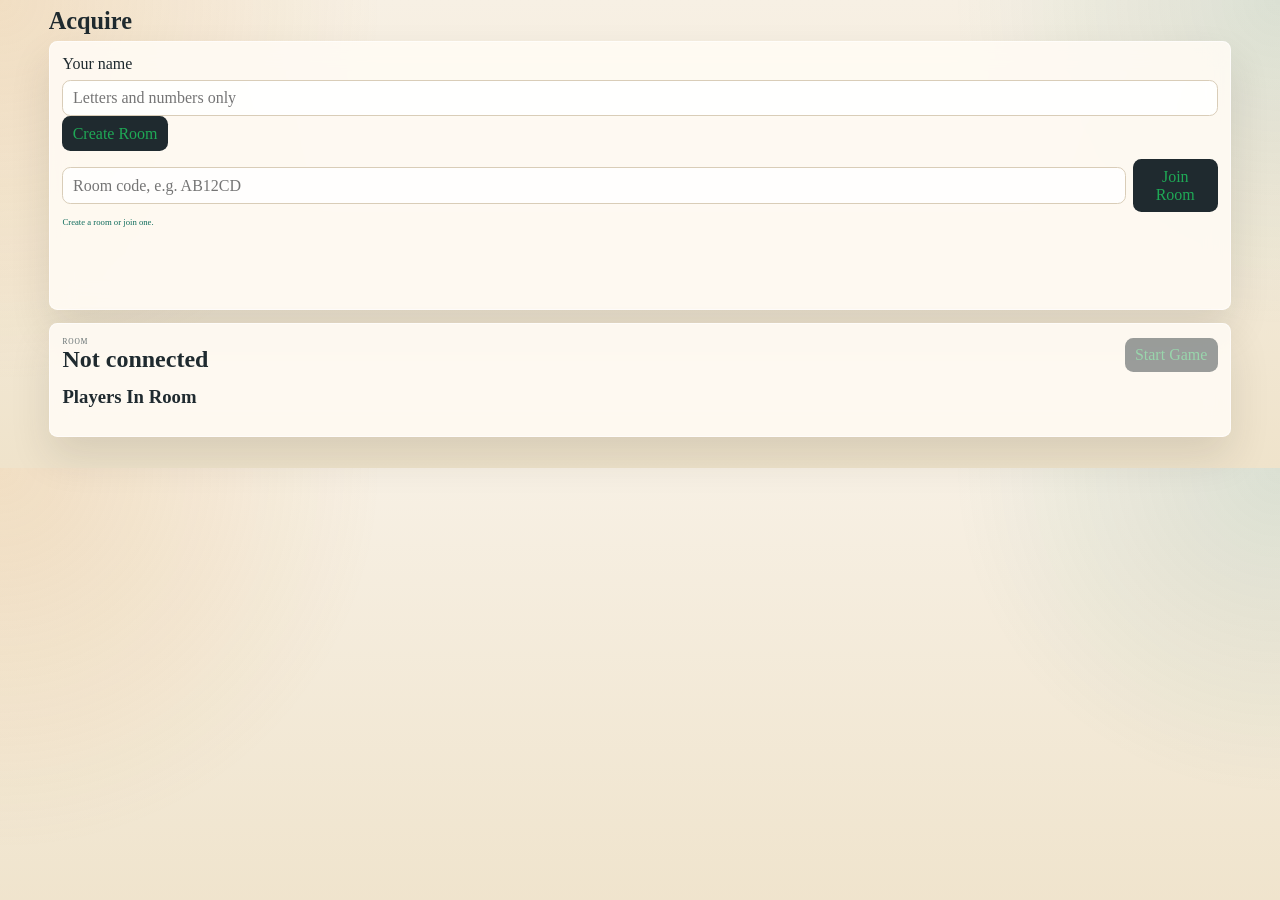
==== templates/index.html @ d59a47ea "Initial deployable version" ====
<!doctype html>
<html lang="en">
  <head>
    <meta charset="utf-8">
    <meta name="viewport" content="width=device-width, initial-scale=1">
    <title>Merger Game Prototype</title>
    <link rel="stylesheet" href="/static/style.css">
  </head>
  <body>
    <main class="page">
      <section class="hero">
        <h1>Acquire</h1>
      </section>

      <section class="panel controls">
        <div class="field-row">
          <label for="player-name">Your name</label>
          <input id="player-name" placeholder="Letters and numbers only" maxlength="10">
        </div>
        <div class="button-row">
          <button id="create-room">Create Room</button>
        </div>
        <div class="join-row">
          <input id="room-code" placeholder="Room code, e.g. AB12CD" maxlength="6">
          <button id="join-room">Join Room</button>
        </div>
        <p class="status" id="status">Create a room or join one.</p>
      </section>

      <section class="panel lobby-panel">
        <div class="room-header">
          <div>
            <p class="small-label">Room</p>
            <h2 id="room-id">Not connected</h2>
          </div>
          <button id="start-game" disabled>Start Game</button>
        </div>

        <div class="players-block">
          <h3>Players In Room</h3>
          <ul id="players"></ul>
        </div>
      </section>
    </main>

    <script src="https://cdn.socket.io/4.7.5/socket.io.min.js"></script>
    <script src="/static/app.js"></script>
  </body>
</html>
---- static/style.css ----
:root {
  color-scheme: light;
  --bg: #f5efe2;
  --panel: rgba(255, 251, 244, 0.9);
  --ink: #1f2a2f;
  --muted: #5f6b6d;
  --accent: #0f6c5c;
  --accent-2: #d78c2c;
  --line: #d9cdb8;
  --placed: #dff0ea;
  --shadow: 0 20px 40px rgba(45, 40, 30, 0.12);
  --page-width: 94vw;
  --page-side-pad: 0.8vw;
  --panel-radius: 0.65vw;
  --board-shell-width: 43vw;
  --leftbar-width: 24vw;
  --sidebar-width: 26vw;
  --board-shell-pad: 0.7vw;
  --board-gap: 0.42vw;
  --rack-panel-pad-top: 0.8vw;
  --rack-panel-pad-side: 1vw;
  --rack-panel-pad-bottom: 1vw;
  --rack-title-gap: 0.65vw;
  --rack-action-width: 5.5vw;
  --rack-action-gap: 1vw;
  --finish-button-width: 15vw;
  --buying-panel-top: calc(var(--board-shell-pad) + (5 * (var(--board-tile-size) + var(--board-gap))));
  --buying-panel-height: 12vw;
  --left-panel-gap: 0.55vw;
  --board-tile-size: calc(
    (var(--board-shell-width) - (2 * var(--board-shell-pad)) - (11 * var(--board-gap)) - 2px) / 12
  );
}

@property --panel-ring-angle {
  syntax: "<angle>";
  inherits: false;
  initial-value: 0deg;
}

* {
  box-sizing: border-box;
}

body {
  margin: 0;
  font-family: Georgia, "Times New Roman", serif;
  color: var(--ink);
  background:
    radial-gradient(circle at top left, rgba(215, 140, 44, 0.18), transparent 28%),
    radial-gradient(circle at top right, rgba(15, 108, 92, 0.12), transparent 24%),
    linear-gradient(180deg, #f7f0e4, #efe3cb);
}

.page {
  width: var(--page-width);
  max-width: 100%;
  margin: 0 auto;
  padding: 0.7vw var(--page-side-pad) 2.4vw;
}

.hero {
  margin-bottom: 0.7vw;
}

.game-hero {
  width: 100%;
  max-width: 100%;
  margin: 0 auto 0.45vw;
  text-align: center;
}

.eyebrow,
.small-label {
  margin: 0;
  text-transform: uppercase;
  letter-spacing: 0.12em;
  font-size: 0.58vw;
  color: var(--muted);
}

h1,
h2,
h3 {
  margin: 0;
}

h1 {
  font-size: 1.9vw;
  line-height: 0.95;
}

.subtitle {
  max-width: 54%;
  font-size: 0.8vw;
  line-height: 1.6;
  color: var(--muted);
}

.panel {
  background: var(--panel);
  border: 1px solid rgba(255, 255, 255, 0.6);
  border-radius: var(--panel-radius);
  box-shadow: var(--shadow);
  backdrop-filter: blur(12px);
}

.panel-focus {
  position: relative;
  isolation: isolate;
}

.panel-focus::before,
.panel-focus::after {
  content: "";
  position: absolute;
  pointer-events: none;
}

.panel-focus::before {
  inset: -0.22vw;
  z-index: 0;
  padding: 0.14vw;
  border-radius: calc(var(--panel-radius) + 0.22vw);
  background: conic-gradient(
    from var(--panel-ring-angle),
    var(--ring-1),
    var(--ring-2),
    var(--ring-3),
    var(--ring-4),
    var(--ring-5),
    var(--ring-6),
    var(--ring-1)
  );
  -webkit-mask:
    linear-gradient(#000 0 0) content-box,
    linear-gradient(#000 0 0);
  -webkit-mask-composite: xor;
  mask-composite: exclude;
  box-shadow: 0 0 0.95vw var(--ring-glow);
  animation: panel-ring-spin 2.4s linear infinite, panel-ring-pulse 1.5s ease-in-out infinite;
}

.panel-focus::after {
  display: none;
}

.panel-focus > * {
  position: relative;
  z-index: 1;
}

.panel-focus--found {
  --ring-1: #f25c54;
  --ring-2: #f7b267;
  --ring-3: #f9c74f;
  --ring-4: #ef476f;
  --ring-5: #f78c6b;
  --ring-6: #ffd166;
  --ring-glow: rgba(242, 92, 84, 0.34);
}

.panel-focus--acquire {
  --ring-1: #577590;
  --ring-2: #43aa8b;
  --ring-3: #f9c74f;
  --ring-4: #f8961e;
  --ring-5: #277da1;
  --ring-6: #90be6d;
  --ring-glow: rgba(87, 117, 144, 0.34);
}

.panel-focus--buying {
  --ring-1: #43aa8b;
  --ring-2: #90be6d;
  --ring-3: #f9c74f;
  --ring-4: #f8961e;
  --ring-5: #4d908e;
  --ring-6: #577590;
  --ring-glow: rgba(67, 170, 139, 0.34);
}

.panel-focus--trade {
  --ring-1: #9d4edd;
  --ring-2: #577590;
  --ring-3: #43aa8b;
  --ring-4: #ef476f;
  --ring-5: #7b2cbf;
  --ring-6: #277da1;
  --ring-glow: rgba(157, 78, 221, 0.34);
}

@keyframes panel-ring-spin {
  from { --panel-ring-angle: 0deg; }
  to { --panel-ring-angle: 360deg; }
}

@keyframes panel-ring-pulse {
  0%, 100% { opacity: 0.45; }
  50% { opacity: 0.88; }
}

.controls {
  padding: 1vw;
  margin-bottom: 1vw;
}

.lobby-panel {
  padding: 1vw;
}

.layout {
  display: grid;
  gap: 1vw;
  grid-template-columns: 24% 1fr;
}

.room-panel,
.board-panel {
  padding: 1vw;
}

.field-row,
.button-row,
.join-row {
  display: flex;
  gap: 0.55vw;
  align-items: center;
}

.field-row {
  flex-direction: column;
  align-items: flex-start;
}

.join-row {
  margin-top: 0.65vw;
}

input,
button {
  font: inherit;
}

input {
  width: 100%;
  border: 1px solid var(--line);
  border-radius: 0.65vw;
  padding: 0.65vw 0.75vw;
  background: rgba(255, 255, 255, 0.82);
}

button {
  border: 0;
  border-radius: 0.65vw;
  padding: 0.65vw 0.8vw;
  background: var(--ink);
  color: rgb(31, 169, 86);
  cursor: pointer;
  transition: transform 120ms ease, opacity 120ms ease, background 120ms ease;
}

button:hover:enabled {
  transform: translateY(-1px);
}

button:disabled {
  opacity: 0.45;
  cursor: not-allowed;
}

.status.error {
  color: #9f3322;
}

.room-header {
  display: flex;
  justify-content: space-between;
  gap: 0.8vw;
  align-items: center;
}

.players-block,
.rack-block {
  margin-top: 1vw;
}

#players {
  padding-left: 1vw;
  color: var(--muted);
}

.tile-chip {
  background: #fdf8ef;
  color: var(--ink);
  border: 1px solid var(--line);
  min-width: 4vw;
}

.board-wrap {
  overflow: visible;
}

.game-layout {
  position: relative;
  display: flex;
  justify-content: center;
  align-items: start;
  min-height: 100%;
}

.game-stage {
  display: flex;
  flex-direction: column;
  align-items: center;
  gap: 0.6vw;
  width: var(--board-shell-width);
}

.board-shell {
  width: var(--board-shell-width);
  max-width: 100%;
  padding: var(--board-shell-pad);
  overflow: visible;
}

.board {
  display: grid;
  grid-template-columns: repeat(12, var(--board-tile-size));
  gap: var(--board-gap);
  width: max-content;
  min-width: 0;
}

.board-cell {
  width: var(--board-tile-size);
  aspect-ratio: 1 / 1;
  padding: 0.14vw;
  border: 1px solid var(--line);
  border-radius: 0.46vw;
  background: #d9e0ea;
  color: #000;
  display: flex;
  flex-direction: column;
  align-items: center;
  justify-content: center;
  font-family: "Arial Rounded MT Bold", "Trebuchet MS", "Gill Sans", sans-serif;
  text-align: center;
  box-shadow: inset 0 1px 0 rgba(255, 255, 255, 0.55);
}

.board-cell.placed {
  background: #bed7cb;
  border-color: #8cb6a4;
}

.board-cell.company-red {
  background: #d96b63;
  border-color: #b9544d;
}

.board-cell.company-yellow {
  background: #e2be5b;
  border-color: #c7a64a;
}

.board-cell.company-green {
  background: #6faf7a;
  border-color: #5a9965;
}

.board-cell.company-pink {
  background: #efa3b3;
  border-color: #d8889a;
}

.board-cell.company-purple {
  background: #9b7ac3;
  border-color: #8262ab;
}

.board-cell.company-orange {
  background: #d9904f;
  border-color: #bf7840;
}

.board-cell.company-blue {
  background: #6f9fd8;
  border-color: #5788c3;
}

.board-cell.company-acquire {
  animation: acquire-rainbow 0.9s linear infinite;
  border-color: #1f2a2f;
}

@keyframes acquire-rainbow {
  0% { background: #d96b63; }
  16% { background: #e2be5b; }
  32% { background: #6faf7a; }
  48% { background: #efa3b3; }
  64% { background: #9b7ac3; }
  80% { background: #d9904f; }
  100% { background: #6f9fd8; }
}

.coord {
  font-size: 0.66vw;
  font-weight: 700;
  letter-spacing: 0.01em;
}

.owner {
  margin-top: 0.1vw;
  font-size: 0.42vw;
  line-height: 1.1;
  color: var(--muted);
}

.muted {
  color: var(--muted);
}

.rack-panel {
  width: var(--board-shell-width);
  max-width: 100%;
  padding: var(--rack-panel-pad-top) var(--rack-panel-pad-side) var(--rack-panel-pad-bottom);
}

.rack-block {
  margin-top: 0;
  text-align: center;
}

.rack-header {
  display: block;
}

.rack-body {
  position: relative;
  margin-top: 0;
  padding-right: calc(var(--rack-action-width) + var(--rack-action-gap));
}

.tile-rack {
  display: grid;
  grid-template-columns: repeat(6, var(--board-tile-size));
  gap: var(--board-gap);
  width: max-content;
  margin-left: auto;
  margin-right: auto;
}

.rack-cell {
  min-width: 0;
  background: #f0f3f8;
}

.rack-cell.selected {
  background: #c7ddf8;
  border-color: #7ea7d7;
}

.empty-rack-cell {
  background: rgba(255, 255, 255, 0.32);
  border-style: dashed;
  box-shadow: none;
}

.place-button {
  position: absolute;
  right: 0;
  top: 50%;
  transform: translateY(-50%);
  width: var(--rack-action-width);
  color: white;
}

.finish-button {
  display: block;
  width: var(--finish-button-width);
  margin: 0.75vw auto 0;
  color: white;
}

.place-button:hover:enabled {
  transform: translateY(-50%);
}

.game-sidebar {
  position: absolute;
  top: 0;
  bottom: 0;
  left: calc(50% + (var(--board-shell-width) / 2) + 1.2vw);
  display: flex;
  flex-direction: column;
  gap: 0.7vw;
  width: var(--sidebar-width);
}

.game-leftbar {
  position: absolute;
  top: 0;
  bottom: 0;
  right: calc(50% + (var(--board-shell-width) / 2) + 1.2vw);
  width: var(--leftbar-width);
}

.status-panel,
.found-panel,
.acquire-order-panel,
.share-panel,
.holdings-panel,
.buying-panel,
.trade-panel {
  padding: 0.75vw 0.9vw 0.9vw;
}

.buying-panel {
  position: absolute;
  top: var(--buying-panel-top);
  left: 0;
  right: 0;
  height: var(--buying-panel-height);
  overflow: hidden;
}

.trade-panel {
  position: absolute;
  top: calc(var(--buying-panel-top) + var(--buying-panel-height) + var(--left-panel-gap));
  bottom: 0;
  left: 0;
  right: 0;
  overflow: hidden;
}

.buying-panel.panel-focus,
.trade-panel.panel-focus {
  overflow: visible;
}

.share-panel {
  position: absolute;
  left: 0;
  right: 0;
  bottom: 0;
  margin-top: 0;
}

.status-panel {
  width: 100%;
}

.status {
  margin: 0.4vw 0 0;
  color: var(--accent);
  font-size: 0.68vw;
  line-height: 1.25;
  min-height: calc(6 * 1.25em + 5 * 0.22vw);
  max-height: calc(6 * 1.25em + 5 * 0.22vw);
  overflow-y: auto;
  padding-right: 0.35vw;
}

.status-line {
  display: block;
  margin-bottom: 0.22vw;
  padding: 0.22vw 0.35vw;
  border: 1px solid rgba(15, 108, 92, 0.16);
  border-radius: 0.38vw;
  background: rgba(255, 255, 255, 0.45);
}

.ending-panel {
  position: fixed;
  inset: 0;
  z-index: 20;
  display: flex;
  align-items: center;
  justify-content: center;
  padding: 2vw;
  background: rgba(31, 42, 47, 0.32);
  backdrop-filter: blur(4px);
}

.ending-panel[hidden] {
  display: none;
}

.ending-card {
  width: min(56vw, 780px);
  max-height: 85vh;
  overflow-y: auto;
  padding: 1.4vw;
  text-align: left;
}

.ending-card h2 {
  font-size: 2vw;
  text-align: center;
}

.ending-winner {
  margin: 0.6vw 0 0;
  color: var(--accent);
  font-size: 1.1vw;
  text-align: center;
}

.ending-rankings {
  display: grid;
  gap: 0.35vw;
  margin-top: 1vw;
}

.ending-row {
  display: grid;
  gap: 0.45vw;
  padding: 0.65vw 0.75vw;
  border: 1px solid rgba(31, 42, 47, 0.1);
  border-radius: 0.45vw;
  background: rgba(255, 255, 255, 0.55);
  font-family: "Trebuchet MS", "Gill Sans", sans-serif;
}

.ending-row-main {
  display: grid;
  grid-template-columns: 2.5vw 1fr 6.2vw;
  gap: 0.6vw;
  align-items: center;
}

.ending-row-main strong {
  font-size: 0.86vw;
}

.ending-row-main span:last-child {
  text-align: right;
  color: var(--accent);
  font-weight: 700;
}

.ending-breakdown {
  display: grid;
  gap: 0.18vw;
  padding-top: 0.45vw;
  border-top: 1px dashed rgba(31, 42, 47, 0.16);
}

.ending-detail-row {
  display: flex;
  align-items: center;
  justify-content: space-between;
  gap: 1vw;
  font-size: 0.68vw;
  color: var(--muted);
}

.ending-detail-label {
  display: inline-flex;
  align-items: center;
  gap: 0.4vw;
}

.ending-detail-total,
.ending-detail-final {
  color: var(--ink);
  font-weight: 700;
}

.ending-empty {
  font-size: 0.64vw;
  color: var(--muted);
  font-style: italic;
}

.share-header h3 {
  margin-top: 0.2vw;
  text-align: center;
}

.found-company-header {
  display: flex;
  align-items: center;
  justify-content: space-between;
  gap: 0.6vw;
}

.found-company-header h3 {
  font-size: 0.8vw;
}

.found-button {
  min-width: 4.6vw;
  padding: 0.38vw 0.65vw;
  color: white;
  font-size: 0.68vw;
}

.acquire-order-panel {
  margin-top: -0.25vw;
}

.acquire-order-header {
  display: flex;
  align-items: center;
  justify-content: space-between;
  gap: 0.6vw;
}

.acquire-order-header h3 {
  font-size: 0.8vw;
}

.acquire-order-button {
  min-width: 3.8vw;
  padding: 0.3vw 0.55vw;
  color: white;
  font-size: 0.62vw;
}

.acquire-order-note {
  margin: 0.35vw 0 0;
  font-family: "Trebuchet MS", "Gill Sans", sans-serif;
  font-size: 0.62vw;
  color: var(--muted);
}

.panel-note {
  margin: 0.32vw 0 0;
  min-height: 1.1em;
  font-family: "Trebuchet MS", "Gill Sans", sans-serif;
  font-size: 0.62vw;
  color: var(--muted);
}

.panel-focus .panel-note,
.panel-focus .acquire-order-note {
  color: var(--ink);
  font-weight: 700;
}

.acquire-order-list {
  display: grid;
  gap: 0.18vw;
  margin-top: 0.35vw;
}

.acquire-order-row {
  display: grid;
  grid-template-columns: 0.75vw 1fr 2.8vw 2.2vw 2.5vw;
  gap: 0.22vw;
  align-items: center;
  font-family: "Trebuchet MS", "Gill Sans", sans-serif;
  font-size: 0.62vw;
}

.acquire-order-row.disabled {
  color: #9ca0a0;
}

.acquire-order-row.disabled .dot {
  background: #c7c7c2;
}

.acquire-order-row button {
  border-radius: 0.32vw;
  padding: 0.08vw 0.22vw;
  color: white;
  font-size: 0.56vw;
}

.company-options {
  display: grid;
  grid-template-columns: repeat(7, 1fr);
  gap: 0.35vw;
  margin-top: 0.55vw;
}

.company-option {
  display: flex;
  justify-content: center;
  align-items: center;
}

.company-option input {
  width: auto;
  margin: 0 0.18vw 0 0;
  padding: 0;
}

.company-option input:disabled + .dot {
  box-shadow: 0 0 0 2px rgba(15, 108, 92, 0.25);
}

.company-option input:disabled:not(:checked) + .dot {
  opacity: 0.38;
  box-shadow: none;
}

.holdings-header h3 {
  margin-top: 0.2vw;
  text-align: center;
}

.buying-header {
  display: flex;
  align-items: center;
  justify-content: space-between;
  gap: 0.6vw;
}

.buying-header h3 {
  margin-top: 0.2vw;
  font-size: 0.9vw;
}

.buying-count,
.buying-total {
  font-family: "Trebuchet MS", "Gill Sans", sans-serif;
  font-size: 0.62vw;
  color: var(--muted);
}

.buying-options {
  display: grid;
  gap: 0.12vw;
  margin-top: 0.32vw;
}

.buying-row {
  display: grid;
  grid-template-columns: 0.9vw 2.25vw 1fr 1.35vw 1vw 1.35vw;
  gap: 0.18vw;
  align-items: center;
  font-family: "Trebuchet MS", "Gill Sans", sans-serif;
  font-size: 0.58vw;
}

.buying-row .dot,
.trade-dot-button .dot {
  width: 0.52vw;
  height: 0.52vw;
}

.buying-row.disabled {
  color: #9ca0a0;
}

.buying-row.disabled .dot {
  background: #c7c7c2;
}

.buying-row.disabled .buying-step {
  background: #b8b9b5;
  color: white;
}

.buying-bank {
  color: var(--muted);
}

.buying-step {
  border-radius: 0.32vw;
  padding: 0.04vw 0.25vw;
  color: white;
  line-height: 1.2;
}

.buying-quantity {
  min-height: 1em;
  text-align: center;
  font-weight: 700;
}

.buying-footer {
  display: flex;
  align-items: center;
  justify-content: space-between;
  gap: 0.6vw;
  margin-top: 0.35vw;
}

.buy-button {
  padding: 0.25vw 0.5vw;
  color: white;
  font-size: 0.58vw;
}

.trade-header,
.trade-summary,
.trade-footer {
  display: flex;
  align-items: center;
  justify-content: space-between;
  gap: 0.6vw;
}

.trade-header h3 {
  margin-top: 0.2vw;
  font-size: 0.9vw;
}

.trade-player,
.trade-summary,
.trade-result {
  font-family: "Trebuchet MS", "Gill Sans", sans-serif;
  font-size: 0.58vw;
  color: var(--muted);
}

.trade-company-options {
  display: grid;
  grid-template-columns: repeat(7, 1fr);
  gap: 0.18vw;
  margin-top: 0.32vw;
}

.trade-dot-button {
  display: inline-flex;
  align-items: center;
  justify-content: center;
  padding: 0.12vw;
  border-radius: 0.32vw;
  background: rgba(31, 42, 47, 0.12);
}

.trade-dot-button.active {
  background: rgba(15, 108, 92, 0.2);
}

.trade-dot-button:disabled .dot {
  background: #c7c7c2;
}

.trade-summary {
  margin-top: 0.28vw;
}

.trade-actions {
  display: grid;
  gap: 0.16vw;
  margin-top: 0.35vw;
  font-family: "Trebuchet MS", "Gill Sans", sans-serif;
  font-size: 0.6vw;
}

.trade-row {
  display: grid;
  grid-template-columns: 1fr 1.35vw 1.1vw 1.35vw;
  gap: 0.22vw;
  align-items: center;
}

.trade-row:last-child {
  grid-template-columns: 1fr 1.1vw;
}

.trade-step {
  border-radius: 0.32vw;
  padding: 0.04vw 0.25vw;
  color: white;
  line-height: 1.2;
}

.trade-footer {
  margin-top: 0.35vw;
}

.trade-button {
  padding: 0.25vw 0.5vw;
  color: white;
  font-size: 0.58vw;
}

.share-legend {
  display: flex;
  gap: 1vw;
  align-items: flex-start;
  margin-top: 0.55vw;
  margin-bottom: 0.6vw;
}

.legend-group {
  display: inline-flex;
  gap: 0.4vw;
  justify-content: center;
  align-items: center;
}

.dot {
  width: 0.65vw;
  height: 0.65vw;
  border-radius: 999px;
  display: inline-block;
}

.dot.red { background: #d96b63; }
.dot.yellow { background: #e2be5b; }
.dot.green { background: #6faf7a; }
.dot.purple { background: #9b7ac3; }
.dot.pink { background: #efa3b3; }
.dot.orange { background: #d9904f; }
.dot.blue { background: #6f9fd8; }

.share-table-wrap,
.holdings-table-wrap {
  overflow: visible;
}

.share-table,
.holdings-table {
  width: 100%;
  border-collapse: collapse;
  font-family: "Trebuchet MS", "Gill Sans", sans-serif;
  font-size: 0.7vw;
  table-layout: fixed;
}

.holdings-table {
  font-size: 0.82vw;
}

.share-table th,
.share-table td,
.holdings-table th,
.holdings-table td {
  padding: 0.22vw 0.2vw;
  border-bottom: 1px solid rgba(31, 42, 47, 0.08);
  text-align: center;
  white-space: nowrap;
}

.share-table th,
.holdings-table th {
  font-size: 0.52vw;
  text-transform: uppercase;
  letter-spacing: 0.06em;
  color: var(--muted);
}

.holdings-table th {
  font-size: 0.62vw;
}

.holdings-table th:first-child,
.holdings-table td:first-child {
  text-align: left;
  width: 17%;
}

.holdings-table th:nth-child(2),
.holdings-table td:nth-child(2) {
  width: 19%;
}

.holdings-table th:nth-child(n + 3),
.holdings-table td:nth-child(n + 3) {
  width: calc(64% / 7);
}

.current-player-row .player-name-cell {
  animation: current-player-blink 1.2s ease-in-out infinite;
  color: var(--accent);
  font-weight: 700;
}

@keyframes current-player-blink {
  0%,
  100% {
    opacity: 1;
  }

  50% {
    opacity: 0.35;
  }
}

.holdings-table .dot {
  width: 0.52vw;
  height: 0.52vw;
}

.bank-row td {
  font-weight: 700;
}

.share-table th .legend-group {
  width: 100%;
}

.share-table tbody tr:last-child td,
.holdings-table tbody tr:last-child td {
  border-bottom: 0;
}

@media (max-width: 980px) {
  .layout {
    grid-template-columns: 1fr;
  }

  :root {
    --page-width: 96vw;
    --page-side-pad: 2vw;
    --panel-radius: 14px;
    --board-shell-width: 100%;
    --leftbar-width: 100%;
    --sidebar-width: 100%;
    --board-shell-pad: 10px;
    --board-gap: 6px;
    --rack-panel-pad-top: 0.8vw;
    --rack-panel-pad-side: 1vw;
    --rack-panel-pad-bottom: 1vw;
    --rack-title-gap: 0.65vw;
    --rack-action-width: 96px;
    --rack-action-gap: 12px;
    --finish-button-width: min(60vw, 220px);
    --board-tile-size: calc((var(--board-shell-width) - (2 * var(--board-shell-pad)) - (11 * var(--board-gap)) - 2px) / 12);
  }

  .game-layout {
    display: grid;
    grid-template-columns: 1fr;
    justify-items: center;
  }

  .game-leftbar,
  .game-sidebar,
  .board-shell,
  .rack-panel {
    width: 100%;
    max-width: var(--board-shell-width);
  }

  .board-wrap {
    overflow-x: auto;
    overflow-y: visible;
  }

  .game-leftbar,
  .game-sidebar {
    position: static;
  }

  .share-panel {
    position: static;
  }

  .status-panel {
    width: 100%;
  }

  .buying-panel,
  .trade-panel {
    position: static;
    margin-top: 12px;
  }

  .board {
    grid-template-columns: repeat(12, var(--board-tile-size));
    gap: var(--board-gap);
  }

  .board-cell {
    width: var(--board-tile-size);
    border-radius: 9px;
  }

  .tile-rack {
    grid-template-columns: repeat(6, var(--board-tile-size));
    gap: var(--board-gap);
  }

  .coord {
    font-size: clamp(0.5rem, 2vw, 0.8rem);
  }

  h1 {
    font-size: clamp(2rem, 7vw, 2.7rem);
  }

  .small-label {
    font-size: clamp(0.7rem, 2.2vw, 0.9rem);
  }

  .owner {
    font-size: clamp(0.42rem, 1.7vw, 0.65rem);
  }

  .share-table,
  .holdings-table {
    font-size: clamp(0.64rem, 2vw, 0.82rem);
  }

  .holdings-table {
    font-size: clamp(0.72rem, 2.3vw, 0.92rem);
  }

  .share-table th,
  .holdings-table th {
    font-size: clamp(0.56rem, 1.8vw, 0.72rem);
  }

  .holdings-table th {
    font-size: clamp(0.62rem, 2vw, 0.78rem);
  }

  .place-button {
    width: var(--rack-action-width);
  }

  .buying-header h3 {
    font-size: clamp(0.9rem, 2.8vw, 1.1rem);
  }

  .trade-header h3 {
    font-size: clamp(0.9rem, 2.8vw, 1.1rem);
  }

  .buying-count,
  .buying-total,
  .buying-row,
  .buy-button,
  .trade-player,
  .trade-summary,
  .trade-actions,
  .trade-result,
  .trade-button {
    font-size: clamp(0.68rem, 2vw, 0.82rem);
  }

  .buying-row {
    grid-template-columns: 18px 48px 1fr 30px 24px 30px;
  }

  .trade-row {
    grid-template-columns: 1fr 30px 24px 30px;
  }

  .panel-note,
  .acquire-order-note {
    font-size: clamp(0.68rem, 2vw, 0.82rem);
  }

  .ending-card {
    width: min(96vw, 760px);
    max-height: 90vh;
    padding: 18px;
  }

  .ending-card h2 {
    font-size: clamp(1.6rem, 5vw, 2.2rem);
  }

  .ending-winner {
    font-size: clamp(1rem, 3.2vw, 1.2rem);
  }

  .ending-row-main {
    grid-template-columns: 36px 1fr auto;
  }

  .ending-row-main strong,
  .ending-detail-row,
  .ending-empty {
    font-size: clamp(0.7rem, 2vw, 0.9rem);
  }
}
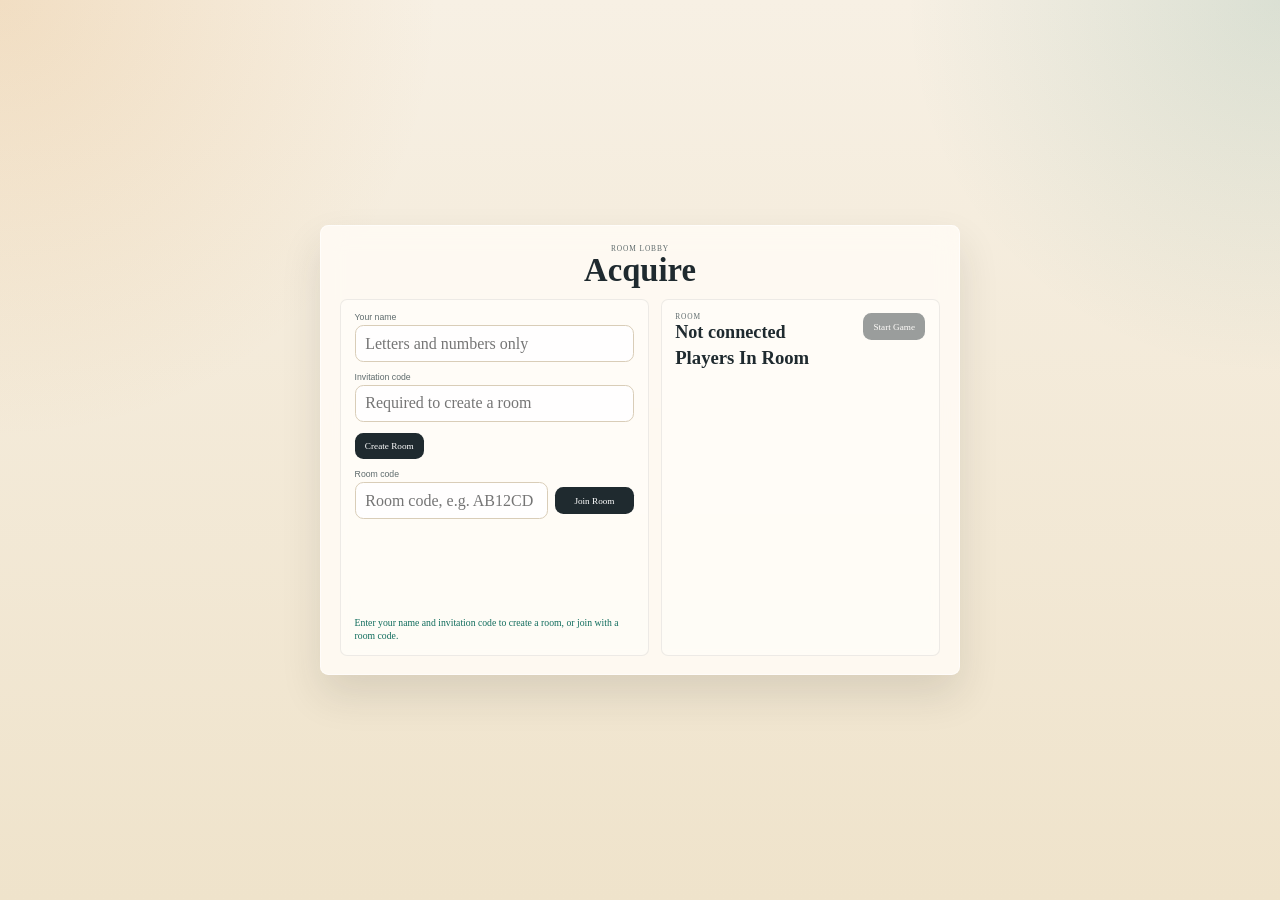
==== commit 6707656a: "Require invite code for room creation" ====
--- a/templates/index.html
+++ b/templates/index.html
@@ -7,38 +7,54 @@
     <link rel="stylesheet" href="/static/style.css">
   </head>
   <body>
-    <main class="page">
-      <section class="hero">
-        <h1>Acquire</h1>
-      </section>
-
-      <section class="panel controls">
-        <div class="field-row">
-          <label for="player-name">Your name</label>
-          <input id="player-name" placeholder="Letters and numbers only" maxlength="10">
-        </div>
-        <div class="button-row">
-          <button id="create-room">Create Room</button>
-        </div>
-        <div class="join-row">
-          <input id="room-code" placeholder="Room code, e.g. AB12CD" maxlength="6">
-          <button id="join-room">Join Room</button>
-        </div>
-        <p class="status" id="status">Create a room or join one.</p>
-      </section>
-
-      <section class="panel lobby-panel">
-        <div class="room-header">
-          <div>
-            <p class="small-label">Room</p>
-            <h2 id="room-id">Not connected</h2>
-          </div>
-          <button id="start-game" disabled>Start Game</button>
+    <main class="page page--lobby">
+      <section class="panel room-shell">
+        <div class="room-shell-header">
+          <p class="small-label">Room Lobby</p>
+          <h1>Acquire</h1>
         </div>
 
-        <div class="players-block">
-          <h3>Players In Room</h3>
-          <ul id="players"></ul>
+        <div class="room-shell-body">
+          <section class="room-section room-controls-panel">
+            <div class="field-row">
+              <label for="player-name">Your name</label>
+              <input id="player-name" placeholder="Letters and numbers only" maxlength="10">
+            </div>
+
+            <div class="field-row">
+              <label for="invite-code">Invitation code</label>
+              <input id="invite-code" placeholder="Required to create a room" maxlength="24">
+            </div>
+
+            <div class="button-row room-create-row">
+              <button id="create-room">Create Room</button>
+            </div>
+
+            <div class="join-block">
+              <label for="room-code">Room code</label>
+              <div class="join-row">
+                <input id="room-code" placeholder="Room code, e.g. AB12CD" maxlength="6">
+                <button id="join-room">Join Room</button>
+              </div>
+            </div>
+
+            <p class="status" id="status">Enter your name and invitation code to create a room, or join with a room code.</p>
+          </section>
+
+          <section class="room-section room-details-panel">
+            <div class="room-header">
+              <div>
+                <p class="small-label">Room</p>
+                <h2 id="room-id">Not connected</h2>
+              </div>
+              <button id="start-game" disabled>Start Game</button>
+            </div>
+
+            <div class="players-block">
+              <h3>Players In Room</h3>
+              <ul id="players"></ul>
+            </div>
+          </section>
         </div>
       </section>
     </main>
--- a/static/style.css
+++ b/static/style.css
@@ -9,11 +9,11 @@
   --line: #d9cdb8;
   --placed: #dff0ea;
   --shadow: 0 20px 40px rgba(45, 40, 30, 0.12);
-  --page-width: 94vw;
+  --page-width: 98vw;
   --page-side-pad: 0.8vw;
   --panel-radius: 0.65vw;
   --board-shell-width: 43vw;
-  --leftbar-width: 24vw;
+  --leftbar-width: 26vw;
   --sidebar-width: 26vw;
   --board-shell-pad: 0.7vw;
   --board-gap: 0.42vw;
@@ -24,8 +24,8 @@
   --rack-action-width: 5.5vw;
   --rack-action-gap: 1vw;
   --finish-button-width: 15vw;
-  --buying-panel-top: calc(var(--board-shell-pad) + (5 * (var(--board-tile-size) + var(--board-gap))));
-  --buying-panel-height: 12vw;
+  --buying-panel-top: calc(var(--board-shell-pad) + (4 * (var(--board-tile-size) + var(--board-gap))));
+  --buying-panel-height: 7.42vw;
   --left-panel-gap: 0.55vw;
   --board-tile-size: calc(
     (var(--board-shell-width) - (2 * var(--board-shell-pad)) - (11 * var(--board-gap)) - 2px) / 12
@@ -57,6 +57,13 @@
   max-width: 100%;
   margin: 0 auto;
   padding: 0.7vw var(--page-side-pad) 2.4vw;
+}
+
+.page--lobby {
+  min-height: 100vh;
+  display: grid;
+  place-items: center;
+  padding: 1.3vw var(--page-side-pad);
 }
 
 .hero {
@@ -209,6 +216,103 @@
   padding: 1vw;
 }
 
+.room-shell {
+  width: clamp(640px, 50vw, 820px);
+  min-height: clamp(420px, 50vh, 560px);
+  padding: 1.4vw 1.5vw;
+  display: grid;
+  grid-template-rows: auto 1fr;
+  gap: 1vw;
+}
+
+.room-shell-header {
+  display: grid;
+  gap: 0.15vw;
+  justify-items: center;
+  text-align: center;
+}
+
+.room-shell-header h1 {
+  font-size: 2.55vw;
+}
+
+.room-shell-body {
+  display: grid;
+  grid-template-columns: minmax(0, 1.05fr) minmax(0, 0.95fr);
+  gap: 0.95vw;
+  min-height: 0;
+}
+
+.room-section {
+  min-height: 0;
+  padding: 0.95vw 1.05vw;
+  border: 1px solid rgba(31, 42, 47, 0.08);
+  border-radius: 0.55vw;
+  background: rgba(255, 255, 255, 0.34);
+}
+
+.room-controls-panel,
+.room-details-panel {
+  display: flex;
+  flex-direction: column;
+}
+
+.room-controls-panel {
+  gap: 0.75vw;
+}
+
+.room-controls-panel label,
+.join-block label {
+  font-family: "Trebuchet MS", "Gill Sans", sans-serif;
+  font-size: 0.68vw;
+  color: var(--muted);
+}
+
+.room-controls-panel .field-row {
+  gap: 0.28vw;
+  align-items: stretch;
+}
+
+.room-create-row {
+  margin-top: 0.1vw;
+  justify-content: flex-start;
+}
+
+.join-block {
+  display: grid;
+  gap: 0.28vw;
+}
+
+.room-controls-panel .join-row {
+  width: 100%;
+  margin-top: 0;
+  display: grid;
+  grid-template-columns: minmax(0, 1fr) auto;
+  gap: 0.55vw;
+}
+
+#create-room,
+#join-room,
+#start-game {
+  color: white;
+  font-size: 0.72vw;
+}
+
+#join-room {
+  min-width: 6.2vw;
+}
+
+.room-controls-panel .status {
+  margin: auto 0 0;
+  min-height: 0;
+  flex: none;
+  overflow: visible;
+  padding-right: 0;
+  color: var(--accent);
+  font-size: 0.76vw;
+  line-height: 1.32;
+}
+
 .layout {
   display: grid;
   gap: 1vw;
@@ -280,14 +384,42 @@
   align-items: center;
 }
 
+.room-header h2 {
+  margin-top: 0.18vw;
+  font-size: 1.42vw;
+  line-height: 1;
+}
+
 .players-block,
 .rack-block {
   margin-top: 1vw;
 }
 
 #players {
-  padding-left: 1vw;
+  margin: 0.55vw 0 0;
+  padding-left: 0;
+  list-style: none;
+  display: grid;
+  gap: 0.35vw;
+  flex: 1;
+  min-height: 0;
+  overflow-y: auto;
   color: var(--muted);
+}
+
+#players li {
+  padding: 0.38vw 0.48vw;
+  border: 1px solid rgba(31, 42, 47, 0.08);
+  border-radius: 0.38vw;
+  background: rgba(255, 255, 255, 0.44);
+}
+
+.room-details-panel .players-block {
+  margin-top: 0.45vw;
+  display: flex;
+  flex-direction: column;
+  flex: 1;
+  min-height: 0;
 }
 
 .tile-chip {
@@ -335,6 +467,8 @@
 .board-cell {
   width: var(--board-tile-size);
   aspect-ratio: 1 / 1;
+  position: relative;
+  overflow: hidden;
   padding: 0.14vw;
   border: 1px solid var(--line);
   border-radius: 0.46vw;
@@ -349,9 +483,21 @@
   box-shadow: inset 0 1px 0 rgba(255, 255, 255, 0.55);
 }
 
+.board-cell > * {
+  position: relative;
+  z-index: 1;
+}
+
 .board-cell.placed {
   background: #bed7cb;
   border-color: #8cb6a4;
+}
+
+.board-cell.target-selected {
+  outline: 0.16vw solid rgba(15, 108, 92, 0.5);
+  outline-offset: -0.16vw;
+  background: #d6e7e1;
+  border-color: #6ea995;
 }
 
 .board-cell.company-red {
@@ -491,10 +637,10 @@
   position: absolute;
   top: 0;
   bottom: 0;
-  left: calc(50% + (var(--board-shell-width) / 2) + 1.2vw);
+  right: calc(50% + (var(--board-shell-width) / 2) + 1.2vw);
   display: flex;
   flex-direction: column;
-  gap: 0.7vw;
+  gap: 0.48vw;
   width: var(--sidebar-width);
 }
 
@@ -502,7 +648,7 @@
   position: absolute;
   top: 0;
   bottom: 0;
-  right: calc(50% + (var(--board-shell-width) / 2) + 1.2vw);
+  left: calc(50% + (var(--board-shell-width) / 2) + 1.2vw);
   width: var(--leftbar-width);
 }
 
@@ -516,6 +662,14 @@
   padding: 0.75vw 0.9vw 0.9vw;
 }
 
+.copy-link-button {
+  min-width: 4.9vw;
+  padding: 0.22vw 0.52vw;
+  color: white;
+  font-size: 0.56vw;
+  letter-spacing: 0.01em;
+}
+
 .buying-panel {
   position: absolute;
   top: var(--buying-panel-top);
@@ -523,15 +677,26 @@
   right: 0;
   height: var(--buying-panel-height);
   overflow: hidden;
-}
-
-.trade-panel {
+  display: flex;
+  flex-direction: column;
+  padding-left: 0.4vw;
+  padding-right: 0.4vw;
+}
+
+.game-leftbar .status-panel {
   position: absolute;
   top: calc(var(--buying-panel-top) + var(--buying-panel-height) + var(--left-panel-gap));
   bottom: 0;
   left: 0;
   right: 0;
+}
+
+.trade-panel {
+  width: 100%;
   overflow: hidden;
+  padding-top: 0.56vw;
+  padding-bottom: 0.46vw;
+  margin-top: -0.16vw;
 }
 
 .buying-panel.panel-focus,
@@ -545,30 +710,65 @@
   right: 0;
   bottom: 0;
   margin-top: 0;
+  padding-bottom: 0.16vw;
 }
 
 .status-panel {
   width: 100%;
+  padding-top: 0.72vw;
+  padding-left: 0.55vw;
+  padding-right: 0.55vw;
+  display: flex;
+  flex-direction: column;
+}
+
+.status-heading {
+  display: grid;
+  grid-template-columns: auto 1fr auto;
+  align-items: center;
+  gap: 0.5vw;
+}
+
+.status-heading .small-label {
+  justify-self: start;
+}
+
+.status-heading .copy-link-button {
+  justify-self: center;
+}
+
+.status-heading .show-ending-button {
+  justify-self: end;
+}
+
+.show-ending-button {
+  padding: 0.24vw 0.48vw;
+  color: white;
+  font-size: 0.56vw;
 }
 
 .status {
-  margin: 0.4vw 0 0;
+  margin: 0.36vw 0 0;
   color: var(--accent);
-  font-size: 0.68vw;
-  line-height: 1.25;
-  min-height: calc(6 * 1.25em + 5 * 0.22vw);
-  max-height: calc(6 * 1.25em + 5 * 0.22vw);
+  font-size: 0.77vw;
+  line-height: 1.22;
+  flex: 1;
+  min-height: 0;
   overflow-y: auto;
-  padding-right: 0.35vw;
+  padding-right: 0.15vw;
 }
 
 .status-line {
   display: block;
-  margin-bottom: 0.22vw;
-  padding: 0.22vw 0.35vw;
+  margin-bottom: 0.18vw;
+  padding: 0.18vw 0.32vw;
   border: 1px solid rgba(15, 108, 92, 0.16);
   border-radius: 0.38vw;
   background: rgba(255, 255, 255, 0.45);
+}
+
+.status-line strong {
+  font-weight: 800;
 }
 
 .ending-panel {
@@ -588,11 +788,21 @@
 }
 
 .ending-card {
+  position: relative;
   width: min(56vw, 780px);
   max-height: 85vh;
   overflow-y: auto;
   padding: 1.4vw;
   text-align: left;
+}
+
+.ending-close-button {
+  position: absolute;
+  top: 0.9vw;
+  right: 0.9vw;
+  padding: 0.28vw 0.55vw;
+  color: white;
+  font-size: 0.6vw;
 }
 
 .ending-card h2 {
@@ -656,6 +866,11 @@
   color: var(--muted);
 }
 
+.ending-subdetail {
+  padding-left: 1vw;
+  font-size: 0.62vw;
+}
+
 .ending-detail-label {
   display: inline-flex;
   align-items: center;
@@ -674,20 +889,37 @@
   font-style: italic;
 }
 
-.share-header h3 {
+.holdings-header,
+.share-header,
+.found-company-header,
+.acquire-order-header,
+.buying-header,
+.trade-header {
+  position: relative;
+  display: flex;
+  align-items: flex-start;
+  justify-content: center;
+  min-height: 1.3vw;
+}
+
+.holdings-header h3,
+.share-header h3,
+.found-company-header h3,
+.acquire-order-header h3,
+.buying-header h3,
+.trade-header h3 {
   margin-top: 0.2vw;
+  font-size: 1vw;
   text-align: center;
 }
 
-.found-company-header {
-  display: flex;
-  align-items: center;
-  justify-content: space-between;
-  gap: 0.6vw;
-}
-
-.found-company-header h3 {
-  font-size: 0.8vw;
+.found-button,
+.acquire-order-button,
+.buying-count,
+.trade-player {
+  position: absolute;
+  right: 0;
+  top: 0.12vw;
 }
 
 .found-button {
@@ -699,17 +931,6 @@
 
 .acquire-order-panel {
   margin-top: -0.25vw;
-}
-
-.acquire-order-header {
-  display: flex;
-  align-items: center;
-  justify-content: space-between;
-  gap: 0.6vw;
-}
-
-.acquire-order-header h3 {
-  font-size: 0.8vw;
 }
 
 .acquire-order-button {
@@ -734,6 +955,11 @@
   color: var(--muted);
 }
 
+.panel-note,
+.acquire-order-note {
+  display: none;
+}
+
 .panel-focus .panel-note,
 .panel-focus .acquire-order-note {
   color: var(--ink);
@@ -742,21 +968,98 @@
 
 .acquire-order-list {
   display: grid;
-  gap: 0.18vw;
-  margin-top: 0.35vw;
+  gap: 0.2vw;
+  margin-top: 0;
+}
+
+.acquire-order-layout {
+  display: grid;
+  grid-template-columns: minmax(0, 0.95fr) minmax(0, 1.15fr);
+  gap: 0.28vw;
+  margin-top: 0.2vw;
+}
+
+.acquire-order-column {
+  display: flex;
+  flex-direction: column;
+  min-width: 0;
+  padding: 0.22vw 0.24vw 0.28vw;
+  border-radius: 0.42vw;
+  background: rgba(255, 255, 255, 0.34);
+  border: 1px solid rgba(31, 42, 47, 0.08);
+}
+
+.acquire-column-label {
+  margin: 0 0 0.22vw;
+  text-align: center;
+  text-transform: uppercase;
+  letter-spacing: 0.05em;
+  font-size: 0.52vw;
+  color: var(--muted);
+}
+
+.acquire-survivor-list {
+  display: grid;
+  gap: 0.2vw;
 }
 
 .acquire-order-row {
   display: grid;
-  grid-template-columns: 0.75vw 1fr 2.8vw 2.2vw 2.5vw;
+  grid-template-columns: 0.9vw 1fr auto 1.24vw 1.24vw;
   gap: 0.22vw;
   align-items: center;
+  padding: 0.22vw 0.28vw;
+  border-radius: 0.36vw;
+  background: rgba(255, 255, 255, 0.46);
+  border: 1px solid rgba(31, 42, 47, 0.08);
   font-family: "Trebuchet MS", "Gill Sans", sans-serif;
   font-size: 0.62vw;
 }
 
+.acquire-survivor-row {
+  display: grid;
+  grid-template-columns: 0.95vw 1fr auto;
+  gap: 0.35vw;
+  align-items: center;
+  width: 100%;
+  padding: 0.22vw 0.28vw;
+  border-radius: 0.36vw;
+  background: rgba(255, 255, 255, 0.46);
+  border: 1px solid rgba(31, 42, 47, 0.08);
+  color: var(--ink);
+  font-family: "Trebuchet MS", "Gill Sans", sans-serif;
+  font-size: 0.62vw;
+  text-align: left;
+}
+
+.acquire-survivor-row.selected {
+  outline: 0.12vw solid rgba(15, 108, 92, 0.45);
+  outline-offset: -0.02vw;
+  background: rgba(15, 108, 92, 0.14);
+}
+
+.acquire-order-name {
+  font-weight: 700;
+}
+
+.acquire-order-size {
+  justify-self: end;
+  padding: 0.08vw 0.26vw;
+  border-radius: 999px;
+  background: rgba(31, 42, 47, 0.08);
+  color: var(--muted);
+  font-size: 0.56vw;
+}
+
+.acquire-survivor-row:disabled {
+  opacity: 1;
+  cursor: default;
+  color: var(--ink);
+}
+
 .acquire-order-row.disabled {
   color: #9ca0a0;
+  background: rgba(199, 199, 194, 0.18);
 }
 
 .acquire-order-row.disabled .dot {
@@ -765,9 +1068,23 @@
 
 .acquire-order-row button {
   border-radius: 0.32vw;
-  padding: 0.08vw 0.22vw;
+  width: 1.24vw;
+  height: 1.08vw;
+  padding: 0;
   color: white;
   font-size: 0.56vw;
+}
+
+.acquire-empty {
+  display: grid;
+  place-items: center;
+  min-height: 1.8vw;
+  padding: 0.24vw 0.34vw;
+  border-radius: 0.36vw;
+  background: rgba(255, 255, 255, 0.42);
+  border: 1px dashed rgba(31, 42, 47, 0.12);
+  color: var(--muted);
+  font-size: 0.58vw;
 }
 
 .company-options {
@@ -799,20 +1116,7 @@
 }
 
 .holdings-header h3 {
-  margin-top: 0.2vw;
-  text-align: center;
-}
-
-.buying-header {
-  display: flex;
-  align-items: center;
-  justify-content: space-between;
-  gap: 0.6vw;
-}
-
-.buying-header h3 {
-  margin-top: 0.2vw;
-  font-size: 0.9vw;
+  width: 100%;
 }
 
 .buying-count,
@@ -824,23 +1128,33 @@
 
 .buying-options {
   display: grid;
+  grid-template-columns: repeat(7, minmax(0, 1fr));
+  width: 64%;
+  margin-left: 36%;
   gap: 0.12vw;
-  margin-top: 0.32vw;
+  margin-top: 0.18vw;
 }
 
 .buying-row {
   display: grid;
-  grid-template-columns: 0.9vw 2.25vw 1fr 1.35vw 1vw 1.35vw;
-  gap: 0.18vw;
-  align-items: center;
+  grid-template-rows: repeat(4, auto);
+  gap: 0.14vw;
+  justify-items: center;
+  padding: 0;
   font-family: "Trebuchet MS", "Gill Sans", sans-serif;
-  font-size: 0.58vw;
+  font-size: 0.56vw;
 }
 
 .buying-row .dot,
 .trade-dot-button .dot {
-  width: 0.52vw;
-  height: 0.52vw;
+  width: 0.68vw;
+  height: 0.68vw;
+}
+
+.buying-company {
+  display: inline-flex;
+  align-items: center;
+  justify-content: center;
 }
 
 .buying-row.disabled {
@@ -848,85 +1162,113 @@
 }
 
 .buying-row.disabled .dot {
-  background: #c7c7c2;
-}
-
-.buying-row.disabled .buying-step {
-  background: #b8b9b5;
-  color: white;
-}
-
-.buying-bank {
-  color: var(--muted);
+  opacity: 0.7;
 }
 
 .buying-step {
   border-radius: 0.32vw;
-  padding: 0.04vw 0.25vw;
+  width: 1.22vw;
+  height: 1.08vw;
+  padding: 0;
   color: white;
   line-height: 1.2;
 }
 
 .buying-quantity {
-  min-height: 1em;
+  min-width: 1vw;
   text-align: center;
   font-weight: 700;
+  color: var(--ink);
 }
 
 .buying-footer {
+  display: contents;
+}
+
+.buy-button {
+  position: absolute;
+  left: 0.82vw;
+  top: 50%;
+  transform: translateY(-50%);
+  width: 3.02vw;
+  height: 3.02vw;
+  min-width: 3.02vw;
+  min-height: 3.02vw;
+  padding: 0;
+  border-radius: 0.48vw;
+  color: white;
+  font-size: 1.16vw;
+  font-weight: 700;
+  line-height: 1;
+  display: inline-flex;
+  align-items: center;
+  justify-content: center;
+}
+
+.buy-button:hover:enabled,
+.buy-button:active:enabled {
+  transform: translateY(-50%);
+}
+
+.buying-total {
+  position: absolute;
+  left: 26.5%;
+  top: 2.22vw;
+  transform: translateX(-50%);
+  display: grid;
+  grid-template-rows: auto auto;
+  gap: 0.04vw;
+  justify-items: center;
+}
+
+.buying-total-label {
+  font-size: 0.6vw;
+  font-weight: 700;
+  letter-spacing: 0.01em;
+  color: var(--muted);
+}
+
+.buying-total-value {
+  font-size: 0.96vw;
+  line-height: 1;
+  margin-top: 0.22vw;
+  color: var(--accent);
+}
+
+.trade-summary {
   display: flex;
   align-items: center;
   justify-content: space-between;
-  gap: 0.6vw;
-  margin-top: 0.35vw;
-}
-
-.buy-button {
-  padding: 0.25vw 0.5vw;
-  color: white;
-  font-size: 0.58vw;
-}
-
-.trade-header,
-.trade-summary,
-.trade-footer {
-  display: flex;
-  align-items: center;
-  justify-content: space-between;
-  gap: 0.6vw;
-}
-
-.trade-header h3 {
-  margin-top: 0.2vw;
-  font-size: 0.9vw;
+  gap: 0.35vw;
 }
 
 .trade-player,
 .trade-summary,
 .trade-result {
   font-family: "Trebuchet MS", "Gill Sans", sans-serif;
-  font-size: 0.58vw;
+  font-size: 0.62vw;
   color: var(--muted);
 }
 
 .trade-company-options {
   display: grid;
   grid-template-columns: repeat(7, 1fr);
-  gap: 0.18vw;
-  margin-top: 0.32vw;
+  gap: 0.16vw;
+  margin-top: 0.18vw;
 }
 
 .trade-dot-button {
   display: inline-flex;
   align-items: center;
   justify-content: center;
-  padding: 0.12vw;
-  border-radius: 0.32vw;
-  background: rgba(31, 42, 47, 0.12);
+  padding: 0.12vw 0;
+  border-radius: 0.28vw;
+  background: rgba(255, 255, 255, 0.44);
+  border: 1px solid rgba(31, 42, 47, 0.08);
 }
 
 .trade-dot-button.active {
-  background: rgba(15, 108, 92, 0.2);
+  background: rgba(15, 108, 92, 0.16);
 }
 
 .trade-dot-button:disabled .dot {
@@ -934,43 +1276,107 @@
 }
 
 .trade-summary {
-  margin-top: 0.28vw;
+  margin-top: 0.18vw;
+}
+
+#trade-survivor,
+#trade-owned {
+  padding: 0.12vw 0.26vw;
+  border-radius: 999px;
+  background: rgba(255, 255, 255, 0.46);
+  border: 1px solid rgba(31, 42, 47, 0.08);
 }
 
 .trade-actions {
   display: grid;
+  grid-template-columns: repeat(4, minmax(0, 1fr));
   gap: 0.16vw;
-  margin-top: 0.35vw;
+  margin-top: 0.18vw;
   font-family: "Trebuchet MS", "Gill Sans", sans-serif;
-  font-size: 0.6vw;
+  font-size: 0.58vw;
 }
 
 .trade-row {
   display: grid;
-  grid-template-columns: 1fr 1.35vw 1.1vw 1.35vw;
-  gap: 0.22vw;
+  grid-template-columns: repeat(3, 1fr);
+  grid-template-areas:
+    "label label label"
+    "minus count plus";
+  gap: 0.14vw;
   align-items: center;
-}
-
-.trade-row:last-child {
-  grid-template-columns: 1fr 1.1vw;
+  justify-items: center;
+  min-height: 2.86vw;
+  padding: 0.14vw 0.12vw;
+  border-radius: 0.42vw;
+  background: rgba(255, 255, 255, 0.46);
+  border: 1px solid rgba(31, 42, 47, 0.08);
+}
+
+.trade-row-static {
+  grid-template-columns: 1fr;
+  grid-template-areas:
+    "label"
+    "count";
+  align-content: center;
+}
+
+.trade-row > span:first-child {
+  grid-area: label;
+  font-weight: 700;
+  color: var(--ink);
+}
+
+.trade-row > strong {
+  grid-area: count;
+  font-size: 0.72vw;
+  color: var(--accent);
+}
+
+.trade-footer {
+  display: grid;
+  grid-template-rows: 1fr auto;
+  gap: 0.18vw;
+  align-items: center;
+  justify-items: center;
+  min-height: 2.86vw;
+  padding: 0.14vw 0.12vw;
+  margin-top: 0;
+  border-radius: 0.42vw;
+  background: rgba(255, 255, 255, 0.46);
+  border: 1px solid rgba(31, 42, 47, 0.08);
+}
+
+.trade-result {
+  font-weight: 700;
+  text-align: center;
+  line-height: 1.12;
+  color: var(--accent);
 }
 
 .trade-step {
   border-radius: 0.32vw;
-  padding: 0.04vw 0.25vw;
+  width: 1.35vw;
+  height: 1.15vw;
+  padding: 0;
   color: white;
   line-height: 1.2;
 }
 
-.trade-footer {
-  margin-top: 0.35vw;
+#sell-minus,
+#trade-minus {
+  grid-area: minus;
+}
+
+#sell-plus,
+#trade-plus {
+  grid-area: plus;
 }
 
 .trade-button {
-  padding: 0.25vw 0.5vw;
+  width: 100%;
+  padding: 0.2vw 0.5vw;
   color: white;
-  font-size: 0.58vw;
+  font-size: 0.62vw;
 }
 
 .share-legend {
@@ -989,19 +1395,45 @@
 }
 
 .dot {
-  width: 0.65vw;
-  height: 0.65vw;
-  border-radius: 999px;
+  width: 0.82vw;
+  height: 0.82vw;
   display: inline-block;
-}
-
-.dot.red { background: #d96b63; }
-.dot.yellow { background: #e2be5b; }
-.dot.green { background: #6faf7a; }
-.dot.purple { background: #9b7ac3; }
-.dot.pink { background: #efa3b3; }
-.dot.orange { background: #d9904f; }
-.dot.blue { background: #6f9fd8; }
+  vertical-align: middle;
+}
+
+.dot.red,
+.dot.yellow,
+.dot.green,
+.dot.pink,
+.dot.purple,
+.dot.orange,
+.dot.blue {
+  background: currentColor;
+}
+
+.dot.red,
+.dot.yellow {
+  clip-path: polygon(50% 0%, 0% 100%, 100% 100%);
+}
+
+.dot.green,
+.dot.pink,
+.dot.purple {
+  border-radius: 0.08vw;
+}
+
+.dot.orange,
+.dot.blue {
+  clip-path: polygon(50% 0%, 61% 35%, 98% 35%, 68% 57%, 79% 91%, 50% 70%, 21% 91%, 32% 57%, 2% 35%, 39% 35%);
+}
+
+.dot.red { color: #d96b63; }
+.dot.yellow { color: #e2be5b; }
+.dot.green { color: #6faf7a; }
+.dot.purple { color: #9b7ac3; }
+.dot.pink { color: #efa3b3; }
+.dot.orange { color: #d9904f; }
+.dot.blue { color: #6f9fd8; }
 
 .share-table-wrap,
 .holdings-table-wrap {
@@ -1018,7 +1450,11 @@
 }
 
 .holdings-table {
-  font-size: 0.82vw;
+  font-size: 0.96vw;
+}
+
+.share-table {
+  font-size: 0.79vw;
 }
 
 .share-table th,
@@ -1040,7 +1476,16 @@
 }
 
 .holdings-table th {
-  font-size: 0.62vw;
+  font-size: 0.7vw;
+}
+
+.share-table th,
+.share-table td {
+  padding: 0.18vw 0.16vw;
+}
+
+.share-table th {
+  font-size: 0.54vw;
 }
 
 .holdings-table th:first-child,
@@ -1065,6 +1510,63 @@
   font-weight: 700;
 }
 
+.player-name-cell,
+.money-cell {
+  font-weight: 700;
+}
+
+.player-name-cell {
+  font-size: 0.9em;
+}
+
+.money-cell {
+  color: var(--accent);
+}
+
+.stock-count {
+  font-weight: 700;
+  font-variant-numeric: tabular-nums;
+}
+
+.stock-count.is-present {
+  border-radius: 0;
+}
+
+.stock-red.is-present {
+  color: #d96b63;
+  background: rgba(217, 107, 99, 0.18);
+}
+
+.stock-yellow.is-present {
+  color: #e2be5b;
+  background: rgba(226, 190, 91, 0.22);
+}
+
+.stock-green.is-present {
+  color: #6faf7a;
+  background: rgba(111, 175, 122, 0.2);
+}
+
+.stock-pink.is-present {
+  color: #efa3b3;
+  background: rgba(239, 163, 179, 0.22);
+}
+
+.stock-purple.is-present {
+  color: #9b7ac3;
+  background: rgba(155, 122, 195, 0.2);
+}
+
+.stock-orange.is-present {
+  color: #d9904f;
+  background: rgba(217, 144, 79, 0.2);
+}
+
+.stock-blue.is-present {
+  color: #6f9fd8;
+  background: rgba(111, 159, 216, 0.2);
+}
+
 @keyframes current-player-blink {
   0%,
   100% {
@@ -1077,8 +1579,8 @@
 }
 
 .holdings-table .dot {
-  width: 0.52vw;
-  height: 0.52vw;
+  width: 0.68vw;
+  height: 0.68vw;
 }
 
 .bank-row td {
@@ -1095,6 +1597,64 @@
 }
 
 @media (max-width: 980px) {
+  .page--lobby {
+    padding: 18px 14px;
+  }
+
+  .room-shell {
+    width: min(100%, 760px);
+    min-height: auto;
+    padding: 18px;
+    gap: 14px;
+  }
+
+  .room-shell-header h1 {
+    font-size: clamp(2rem, 7vw, 2.7rem);
+  }
+
+  .room-shell-body {
+    grid-template-columns: 1fr;
+    gap: 12px;
+  }
+
+  .room-section {
+    padding: 14px;
+    border-radius: 12px;
+  }
+
+  .room-controls-panel label,
+  .join-block label,
+  .room-controls-panel .status,
+  #create-room,
+  #join-room,
+  #start-game {
+    font-size: clamp(0.74rem, 2.2vw, 0.92rem);
+  }
+
+  .room-controls-panel .join-row {
+    grid-template-columns: 1fr;
+    gap: 10px;
+  }
+
+  #create-room,
+  #join-room,
+  #start-game {
+    width: 100%;
+  }
+
+  .room-header h2 {
+    font-size: clamp(1.2rem, 4vw, 1.6rem);
+  }
+
+  #players {
+    gap: 8px;
+  }
+
+  #players li {
+    padding: 8px 10px;
+    border-radius: 10px;
+  }
+
   .layout {
     grid-template-columns: 1fr;
   }
@@ -1150,7 +1710,8 @@
     width: 100%;
   }
 
-  .buying-panel,
+  .game-leftbar .buying-panel,
+  .game-leftbar .status-panel,
   .trade-panel {
     position: static;
     margin-top: 12px;
@@ -1193,7 +1754,7 @@
   }
 
   .holdings-table {
-    font-size: clamp(0.72rem, 2.3vw, 0.92rem);
+    font-size: clamp(0.8rem, 2.4vw, 1rem);
   }
 
   .share-table th,
@@ -1202,23 +1763,26 @@
   }
 
   .holdings-table th {
-    font-size: clamp(0.62rem, 2vw, 0.78rem);
+    font-size: clamp(0.66rem, 2.1vw, 0.82rem);
   }
 
   .place-button {
     width: var(--rack-action-width);
   }
 
-  .buying-header h3 {
-    font-size: clamp(0.9rem, 2.8vw, 1.1rem);
-  }
-
+  .holdings-header h3,
+  .share-header h3,
+  .found-company-header h3,
+  .acquire-order-header h3,
+  .buying-header h3,
   .trade-header h3 {
     font-size: clamp(0.9rem, 2.8vw, 1.1rem);
   }
 
   .buying-count,
   .buying-total,
+  .copy-link-button,
+  .show-ending-button,
   .buying-row,
   .buy-button,
   .trade-player,
@@ -1229,17 +1793,89 @@
     font-size: clamp(0.68rem, 2vw, 0.82rem);
   }
 
+  .ending-close-button {
+    top: 12px;
+    right: 12px;
+    font-size: clamp(0.68rem, 2vw, 0.82rem);
+  }
+
+  .buying-options {
+    grid-template-columns: repeat(4, minmax(0, 1fr));
+    width: 100%;
+    margin-left: 0;
+    gap: 8px;
+  }
+
   .buying-row {
-    grid-template-columns: 18px 48px 1fr 30px 24px 30px;
+    gap: 5px;
+    padding: 0;
+    font-size: clamp(0.68rem, 2vw, 0.82rem);
+  }
+
+  .buying-step {
+    width: 28px;
+    height: 26px;
+    padding: 0;
+  }
+
+  .buying-quantity {
+    min-width: 18px;
+  }
+
+  .buying-footer {
+    position: static;
+    display: grid;
+    width: 100%;
+    height: auto;
+    margin-left: 0;
+    grid-template-columns: repeat(2, minmax(0, 1fr));
+    gap: 10px;
+  }
+
+  .buy-button {
+    position: static;
+    top: auto;
+    left: auto;
+    transform: none;
+    width: 100%;
+    padding: 7px 16px;
+    font-size: clamp(0.76rem, 2.2vw, 0.9rem);
+  }
+
+  .buying-total {
+    position: static;
+    left: auto;
+    top: auto;
+    transform: none;
+    grid-column: 2;
+  }
+
+  .trade-actions {
+    grid-template-columns: repeat(2, minmax(0, 1fr));
   }
 
   .trade-row {
-    grid-template-columns: 1fr 30px 24px 30px;
+    grid-template-columns: 30px 24px 30px;
+  }
+
+  .acquire-order-layout {
+    grid-template-columns: 1fr;
+    gap: 10px;
   }
 
   .panel-note,
   .acquire-order-note {
     font-size: clamp(0.68rem, 2vw, 0.82rem);
+  }
+
+  .acquire-order-row,
+  .acquire-survivor-row {
+    grid-template-columns: 18px 1fr 54px 42px 50px;
+    font-size: clamp(0.68rem, 2vw, 0.82rem);
+  }
+
+  .acquire-survivor-row {
+    grid-template-columns: 18px 1fr 54px;
   }
 
   .ending-card {
@@ -1262,6 +1898,7 @@
 
   .ending-row-main strong,
   .ending-detail-row,
+  .ending-subdetail,
   .ending-empty {
     font-size: clamp(0.7rem, 2vw, 0.9rem);
   }
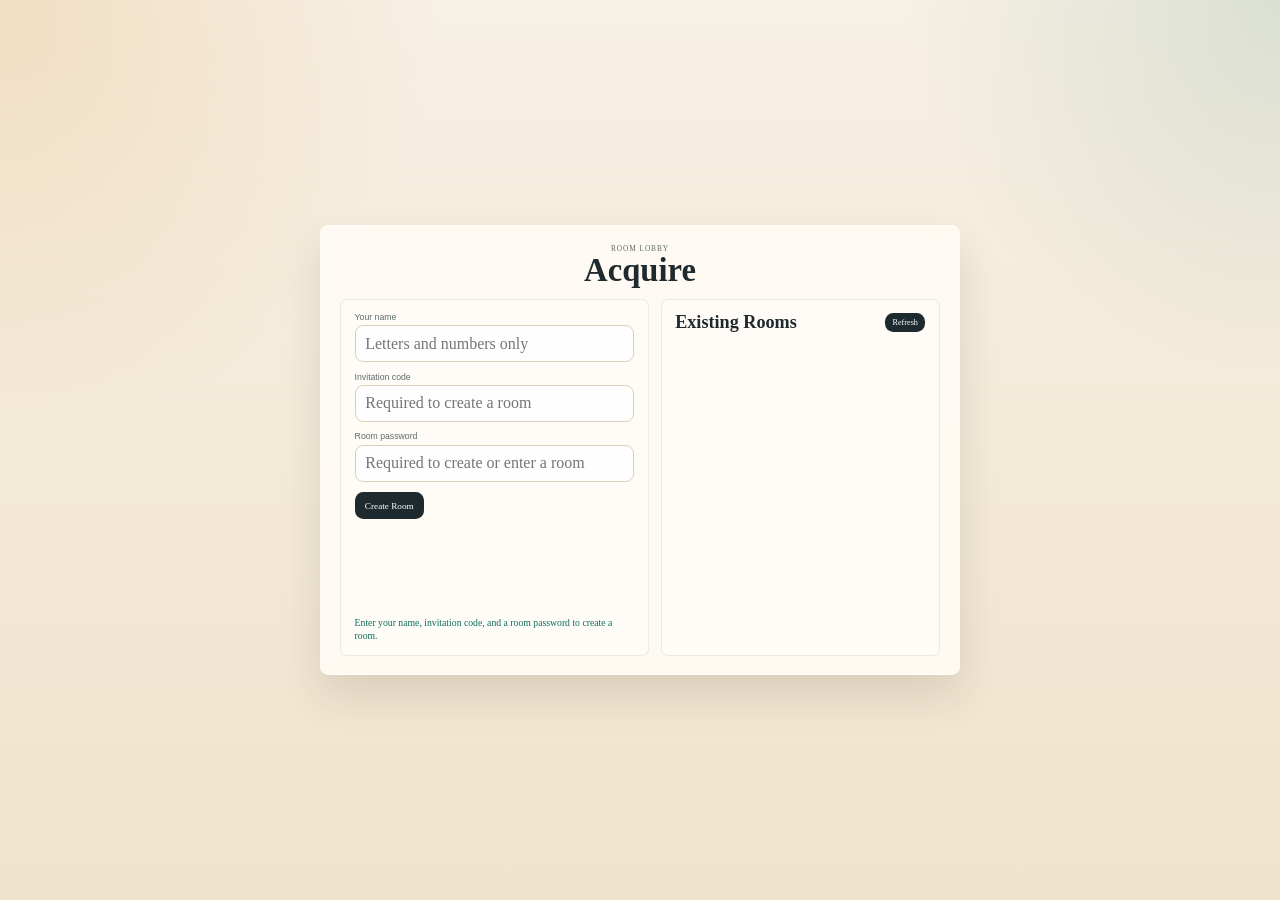
==== commit f803a63d: "Add room passwords and spectator mode" ====
--- a/templates/index.html
+++ b/templates/index.html
@@ -26,33 +26,25 @@
               <input id="invite-code" placeholder="Required to create a room" maxlength="24">
             </div>
 
+            <div class="field-row">
+              <label for="room-password">Room password</label>
+              <input id="room-password" type="password" placeholder="Required to create or enter a room" maxlength="24">
+            </div>
+
             <div class="button-row room-create-row">
               <button id="create-room">Create Room</button>
             </div>
 
-            <div class="join-block">
-              <label for="room-code">Room code</label>
-              <div class="join-row">
-                <input id="room-code" placeholder="Room code, e.g. AB12CD" maxlength="6">
-                <button id="join-room">Join Room</button>
-              </div>
-            </div>
-
-            <p class="status" id="status">Enter your name and invitation code to create a room, or join with a room code.</p>
+            <p class="status" id="status">Enter your name, invitation code, and a room password to create a room.</p>
           </section>
 
           <section class="room-section room-details-panel">
-            <div class="room-header">
-              <div>
-                <p class="small-label">Room</p>
-                <h2 id="room-id">Not connected</h2>
+            <div class="available-rooms-block">
+              <div class="available-rooms-header">
+                <h2>Existing Rooms</h2>
+                <button id="refresh-rooms" class="secondary-button" type="button">Refresh</button>
               </div>
-              <button id="start-game" disabled>Start Game</button>
-            </div>
-
-            <div class="players-block">
-              <h3>Players In Room</h3>
-              <ul id="players"></ul>
+              <div id="available-rooms" class="available-rooms"></div>
             </div>
           </section>
         </div>
--- a/static/style.css
+++ b/static/style.css
@@ -23,6 +23,7 @@
   --rack-title-gap: 0.65vw;
   --rack-action-width: 5.5vw;
   --rack-action-gap: 1vw;
+  --rack-sort-width: 3.1vw;
   --finish-button-width: 15vw;
   --buying-panel-top: calc(var(--board-shell-pad) + (4 * (var(--board-tile-size) + var(--board-gap))));
   --buying-panel-height: 7.42vw;
@@ -74,7 +75,34 @@
   width: 100%;
   max-width: 100%;
   margin: 0 auto 0.45vw;
+  display: flex;
+  align-items: center;
+  justify-content: center;
+  gap: 1.2vw;
   text-align: center;
+}
+
+.action-prompt {
+  min-width: 15vw;
+  font-family: "Trebuchet MS", "Gill Sans", sans-serif;
+  font-size: 1.45vw;
+  font-weight: 900;
+  line-height: 1;
+  text-transform: uppercase;
+  background: linear-gradient(90deg, #d96b63, #e2be5b, #6faf7a, #6f9fd8, #9b7ac3, #efa3b3);
+  background-size: 300% 100%;
+  -webkit-background-clip: text;
+  background-clip: text;
+  color: transparent;
+  -webkit-text-stroke: 0.03vw rgba(31, 42, 47, 0.35);
+  filter: drop-shadow(0 0.12vw 0.28vw rgba(255, 255, 255, 0.95))
+    drop-shadow(0 0 0.35vw rgba(215, 140, 44, 0.4));
+  animation: action-prompt-rainbow 0.9s linear infinite, action-prompt-blink 1s ease-in-out infinite;
+}
+
+.action-prompt[hidden] {
+  visibility: hidden;
+  display: inline-block;
 }
 
 .eyebrow,
@@ -395,31 +423,72 @@
   margin-top: 1vw;
 }
 
-#players {
-  margin: 0.55vw 0 0;
-  padding-left: 0;
-  list-style: none;
-  display: grid;
-  gap: 0.35vw;
-  flex: 1;
-  min-height: 0;
-  overflow-y: auto;
-  color: var(--muted);
-}
-
-#players li {
-  padding: 0.38vw 0.48vw;
-  border: 1px solid rgba(31, 42, 47, 0.08);
-  border-radius: 0.38vw;
-  background: rgba(255, 255, 255, 0.44);
-}
-
-.room-details-panel .players-block {
-  margin-top: 0.45vw;
+.available-rooms-block {
   display: flex;
   flex-direction: column;
+  min-height: 0;
   flex: 1;
-  min-height: 0;
+}
+
+.available-rooms-header,
+.available-room-summary,
+.available-room-actions {
+  display: flex;
+  align-items: center;
+  justify-content: space-between;
+  gap: 0.5vw;
+}
+
+.available-rooms-header h2 {
+  font-size: 1.42vw;
+}
+
+.available-rooms {
+  display: grid;
+  gap: 0.5vw;
+  margin-top: 0.55vw;
+  overflow-y: auto;
+}
+
+.available-room-card {
+  padding: 0.65vw;
+  border: 1px solid rgba(31, 42, 47, 0.1);
+  border-radius: 0.5vw;
+  background: rgba(255, 255, 255, 0.55);
+}
+
+.available-room-summary {
+  align-items: flex-start;
+  flex-direction: column;
+  color: var(--muted);
+  font-size: 0.68vw;
+}
+
+.available-room-summary strong {
+  color: var(--ink);
+  font-size: 0.82vw;
+}
+
+.room-player-names {
+  color: var(--ink);
+  font-size: 0.78vw;
+  line-height: 1.35;
+}
+
+.room-card-password {
+  margin-top: 0.65vw;
+}
+
+.available-room-actions {
+  justify-content: center;
+  margin-top: 0.65vw;
+}
+
+.available-room-actions button,
+.secondary-button {
+  padding: 0.38vw 0.58vw;
+  color: white;
+  font-size: 0.64vw;
 }
 
 .tile-chip {
@@ -493,6 +562,14 @@
   border-color: #8cb6a4;
 }
 
+.board-cell.owned-tile {
+  box-shadow: inset 0 0 0 0.16vw #111;
+}
+
+.board-cell.checked-owned-tile {
+  background: #c7ddf8;
+}
+
 .board-cell.target-selected {
   outline: 0.16vw solid rgba(15, 108, 92, 0.5);
   outline-offset: -0.16vw;
@@ -558,9 +635,10 @@
 
 .owner {
   margin-top: 0.1vw;
-  font-size: 0.42vw;
+  font-size: 0.58vw;
+  font-weight: 800;
   line-height: 1.1;
-  color: var(--muted);
+  color: var(--ink);
 }
 
 .muted {
@@ -585,6 +663,7 @@
 .rack-body {
   position: relative;
   margin-top: 0;
+  padding-left: calc(var(--rack-sort-width) + var(--board-gap));
   padding-right: calc(var(--rack-action-width) + var(--rack-action-gap));
 }
 
@@ -622,6 +701,18 @@
   color: white;
 }
 
+.sort-tiles-button {
+  position: absolute;
+  left: 0;
+  top: 50%;
+  transform: translateY(-50%);
+  width: var(--rack-sort-width);
+  min-width: 0;
+  padding: 0.28vw 0.2vw;
+  color: white;
+  font-size: 0.62vw;
+}
+
 .finish-button {
   display: block;
   width: var(--finish-button-width);
@@ -630,6 +721,10 @@
 }
 
 .place-button:hover:enabled {
+  transform: translateY(-50%);
+}
+
+.sort-tiles-button:hover:enabled {
   transform: translateY(-50%);
 }
 
@@ -642,6 +737,77 @@
   flex-direction: column;
   gap: 0.48vw;
   width: var(--sidebar-width);
+}
+
+.spectator-tiles-panel {
+  padding: 0.75vw 0.9vw 0.9vw;
+  overflow-y: auto;
+}
+
+.spectator-tiles-header {
+  display: flex;
+  align-items: center;
+  justify-content: space-between;
+  gap: 0.5vw;
+}
+
+.spectator-sort-tiles {
+  padding: 0.3vw 0.55vw;
+  color: white;
+  font-size: 0.62vw;
+}
+
+.spectator-tiles {
+  display: grid;
+  gap: 0.7vw;
+  margin-top: 0.65vw;
+}
+
+.spectator-player-tiles {
+  display: grid;
+  gap: 0.3vw;
+}
+
+.spectator-tile-list {
+  display: flex;
+  flex-wrap: wrap;
+  gap: 0.25vw;
+}
+
+.spectator-tile {
+  display: inline-grid;
+  place-items: center;
+  min-width: 2.1vw;
+  padding: 0.3vw 0.4vw;
+  border: 1px solid var(--line);
+  border-radius: 0.35vw;
+  background: #f0f3f8;
+  font-weight: 700;
+  font-size: 0.65vw;
+}
+
+.spectator-mode #found-panel,
+.spectator-mode #trade-panel,
+.spectator-mode #acquire-order-panel,
+.spectator-mode #buying-panel,
+.spectator-mode .action-prompt {
+  display: none !important;
+}
+
+.spectator-mode #rack-panel .rack-body {
+  padding-left: 0;
+  padding-right: 0;
+}
+
+.spectator-mode #sort-tiles-button,
+.spectator-mode #place-button {
+  display: none;
+}
+
+.spectator-mode #finish-button {
+  cursor: default;
+  font-weight: 700;
+  opacity: 0.72;
 }
 
 .game-leftbar {
@@ -864,6 +1030,11 @@
   gap: 1vw;
   font-size: 0.68vw;
   color: var(--muted);
+}
+
+.ending-stat-row {
+  color: var(--ink);
+  font-weight: 700;
 }
 
 .ending-subdetail {
@@ -1528,6 +1699,19 @@
   font-variant-numeric: tabular-nums;
 }
 
+.bank-stock-stack {
+  display: inline-grid;
+  place-items: center;
+  line-height: 1;
+}
+
+.bank-stock-size {
+  margin-top: 0.08vw;
+  color: var(--muted);
+  font-size: 0.5vw;
+  font-weight: 700;
+}
+
 .stock-count.is-present {
   border-radius: 0;
 }
@@ -1575,6 +1759,27 @@
 
   50% {
     opacity: 0.35;
+  }
+}
+
+@keyframes action-prompt-rainbow {
+  from {
+    background-position: 0% 50%;
+  }
+
+  to {
+    background-position: 100% 50%;
+  }
+}
+
+@keyframes action-prompt-blink {
+  0%,
+  100% {
+    opacity: 1;
+  }
+
+  50% {
+    opacity: 0.18;
   }
 }
 
@@ -1674,6 +1879,7 @@
     --rack-title-gap: 0.65vw;
     --rack-action-width: 96px;
     --rack-action-gap: 12px;
+    --rack-sort-width: 52px;
     --finish-button-width: min(60vw, 220px);
     --board-tile-size: calc((var(--board-shell-width) - (2 * var(--board-shell-pad)) - (11 * var(--board-gap)) - 2px) / 12);
   }
@@ -1682,6 +1888,16 @@
     display: grid;
     grid-template-columns: 1fr;
     justify-items: center;
+  }
+
+  .game-hero {
+    gap: 8px;
+  }
+
+  .action-prompt {
+    min-width: 0;
+    font-size: clamp(0.78rem, 3.2vw, 1.1rem);
+    -webkit-text-stroke: 0.3px rgba(31, 42, 47, 0.35);
   }
 
   .game-leftbar,
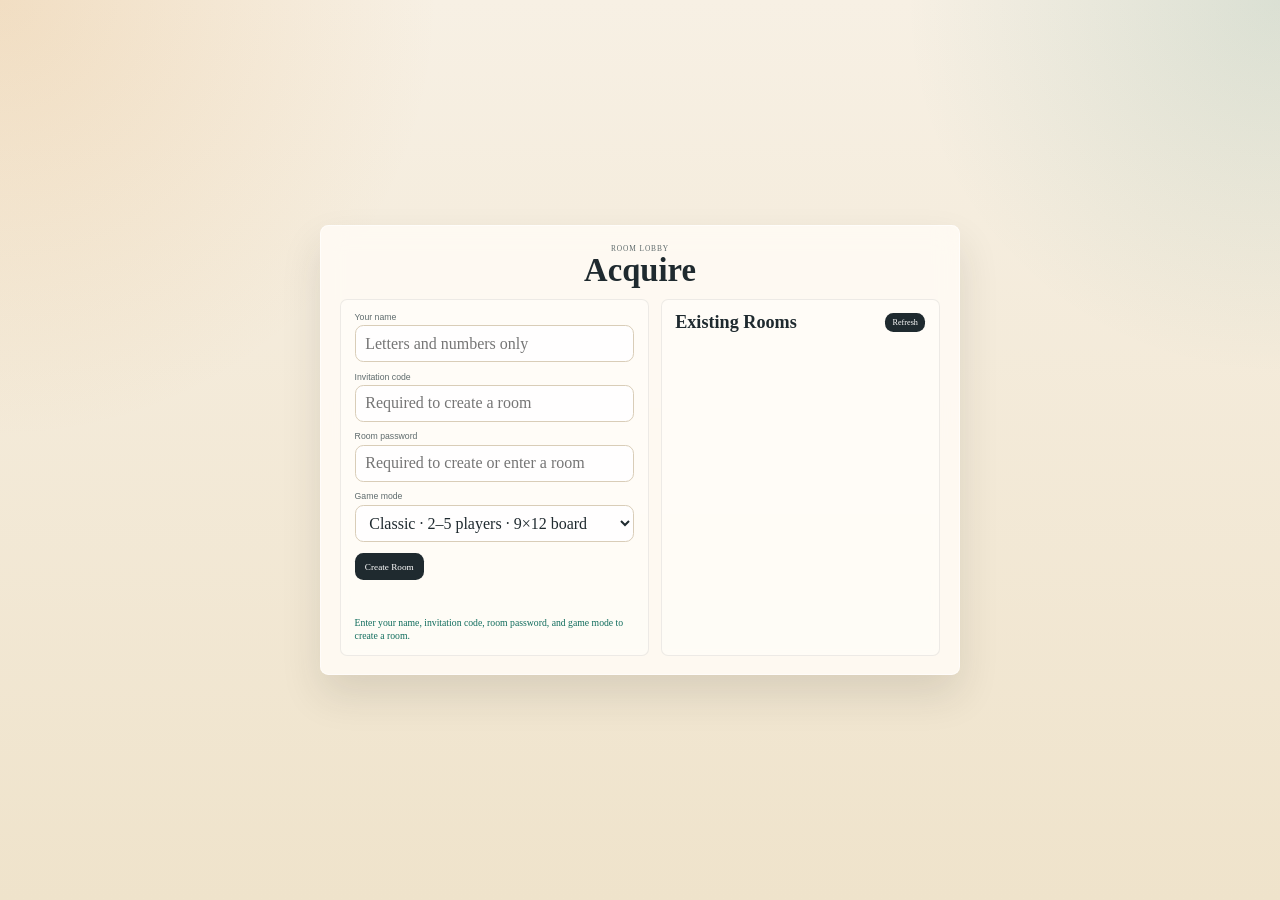
==== commit e15283fe: "changes" ====
--- a/templates/index.html
+++ b/templates/index.html
@@ -31,11 +31,19 @@
               <input id="room-password" type="password" placeholder="Required to create or enter a room" maxlength="24">
             </div>
 
+            <div class="field-row">
+              <label for="game-mode">Game mode</label>
+              <select id="game-mode">
+                <option value="classic">Classic · 2–5 players · 9×12 board</option>
+                <option value="expanded">Expanded · 2–8 players · 11×14 board</option>
+              </select>
+            </div>
+
             <div class="button-row room-create-row">
               <button id="create-room">Create Room</button>
             </div>
 
-            <p class="status" id="status">Enter your name, invitation code, and a room password to create a room.</p>
+            <p class="status" id="status">Enter your name, invitation code, room password, and game mode to create a room.</p>
           </section>
 
           <section class="room-section room-details-panel">
--- a/static/style.css
+++ b/static/style.css
@@ -28,8 +28,10 @@
   --buying-panel-top: calc(var(--board-shell-pad) + (4 * (var(--board-tile-size) + var(--board-gap))));
   --buying-panel-height: 7.42vw;
   --left-panel-gap: 0.55vw;
+  --board-columns: 12;
+  --board-gap-count: 11;
   --board-tile-size: calc(
-    (var(--board-shell-width) - (2 * var(--board-shell-pad)) - (11 * var(--board-gap)) - 2px) / 12
+    (var(--board-shell-width) - (2 * var(--board-shell-pad)) - (var(--board-gap-count) * var(--board-gap)) - 2px) / var(--board-columns)
   );
 }
 
@@ -80,6 +82,21 @@
   justify-content: center;
   gap: 1.2vw;
   text-align: center;
+}
+
+.game-title-block {
+  display: grid;
+  justify-items: center;
+  gap: 0.16vw;
+}
+
+.game-mode-badge {
+  color: var(--accent);
+  font-family: "Trebuchet MS", "Gill Sans", sans-serif;
+  font-size: 0.48vw;
+  font-weight: 800;
+  letter-spacing: 0.08em;
+  text-transform: uppercase;
 }
 
 .action-prompt {
@@ -370,16 +387,23 @@
 }
 
 input,
+select,
 button {
   font: inherit;
 }
 
-input {
+input,
+select {
   width: 100%;
   border: 1px solid var(--line);
   border-radius: 0.65vw;
   padding: 0.65vw 0.75vw;
   background: rgba(255, 255, 255, 0.82);
+}
+
+select {
+  color: var(--ink);
+  cursor: pointer;
 }
 
 button {
@@ -527,7 +551,7 @@
 
 .board {
   display: grid;
-  grid-template-columns: repeat(12, var(--board-tile-size));
+  grid-template-columns: repeat(var(--board-columns), var(--board-tile-size));
   gap: var(--board-gap);
   width: max-content;
   min-width: 0;
@@ -617,6 +641,34 @@
   border-color: #1f2a2f;
 }
 
+.board-cell.last-placed-tile {
+  z-index: 2;
+  border-color: transparent;
+  color: #111820;
+  box-shadow: none;
+}
+
+.board-cell.last-placed-standard {
+  background: linear-gradient(
+    135deg,
+    #d96b63 0%,
+    #e2be5b 18%,
+    #6faf7a 36%,
+    #6f9fd8 55%,
+    #9b7ac3 73%,
+    #efa3b3 88%,
+    #d9904f 100%
+  );
+  animation: none;
+}
+
+.board-cell.last-placed-acquire {
+  transform: scale(1.08);
+  animation:
+    acquire-rainbow 0.9s linear infinite,
+    last-placed-blink 0.78s ease-in-out infinite;
+}
+
 @keyframes acquire-rainbow {
   0% { background: #d96b63; }
   16% { background: #e2be5b; }
@@ -625,6 +677,19 @@
   64% { background: #9b7ac3; }
   80% { background: #d9904f; }
   100% { background: #6f9fd8; }
+}
+
+@keyframes last-placed-blink {
+  0%,
+  100% {
+    opacity: 1;
+    filter: brightness(1.18) saturate(1.2);
+  }
+
+  50% {
+    opacity: 0.48;
+    filter: brightness(1.5) saturate(1.45);
+  }
 }
 
 .coord {
@@ -905,6 +970,65 @@
 
 .status-heading .show-ending-button {
   justify-self: end;
+}
+
+.spectator-presence {
+  margin-top: 0.42vw;
+  padding: 0.38vw 0.45vw;
+  border: 1px solid rgba(31, 42, 47, 0.12);
+  border-radius: 0.42vw;
+  background: rgba(255, 255, 255, 0.42);
+}
+
+.spectator-presence-heading {
+  display: flex;
+  align-items: center;
+  justify-content: space-between;
+  color: var(--muted);
+  font-family: "Trebuchet MS", "Gill Sans", sans-serif;
+  font-size: 0.56vw;
+  font-weight: 700;
+  letter-spacing: 0.06em;
+  text-transform: uppercase;
+}
+
+.spectator-count {
+  display: inline-grid;
+  min-width: 1.1vw;
+  min-height: 1.1vw;
+  place-items: center;
+  border-radius: 999px;
+  color: white;
+  background: var(--accent);
+  font-size: 0.55vw;
+}
+
+.spectator-presence-list {
+  display: flex;
+  flex-wrap: wrap;
+  gap: 0.25vw;
+  max-height: 2.6vw;
+  margin-top: 0.3vw;
+  overflow-y: auto;
+}
+
+.spectator-presence-name,
+.spectator-presence-empty {
+  padding: 0.16vw 0.34vw;
+  border-radius: 999px;
+  font-family: "Trebuchet MS", "Gill Sans", sans-serif;
+  font-size: 0.62vw;
+}
+
+.spectator-presence-name {
+  color: var(--accent);
+  background: rgba(15, 108, 92, 0.12);
+  font-weight: 700;
+}
+
+.spectator-presence-empty {
+  padding-left: 0;
+  color: var(--muted);
 }
 
 .show-ending-button {
@@ -1881,7 +2005,7 @@
     --rack-action-gap: 12px;
     --rack-sort-width: 52px;
     --finish-button-width: min(60vw, 220px);
-    --board-tile-size: calc((var(--board-shell-width) - (2 * var(--board-shell-pad)) - (11 * var(--board-gap)) - 2px) / 12);
+    --board-tile-size: calc((var(--board-shell-width) - (2 * var(--board-shell-pad)) - (var(--board-gap-count) * var(--board-gap)) - 2px) / var(--board-columns));
   }
 
   .game-layout {
@@ -1934,7 +2058,7 @@
   }
 
   .board {
-    grid-template-columns: repeat(12, var(--board-tile-size));
+    grid-template-columns: repeat(var(--board-columns), var(--board-tile-size));
     gap: var(--board-gap);
   }
 
@@ -1954,6 +2078,14 @@
 
   h1 {
     font-size: clamp(2rem, 7vw, 2.7rem);
+  }
+
+  .game-title-block {
+    gap: 3px;
+  }
+
+  .game-mode-badge {
+    font-size: clamp(0.55rem, 1.8vw, 0.72rem);
   }
 
   .small-label {
@@ -2015,6 +2147,30 @@
     font-size: clamp(0.68rem, 2vw, 0.82rem);
   }
 
+  .spectator-presence {
+    margin-top: 8px;
+    padding: 8px 10px;
+    border-radius: 9px;
+  }
+
+  .spectator-presence-heading,
+  .spectator-count,
+  .spectator-presence-name,
+  .spectator-presence-empty {
+    font-size: clamp(0.65rem, 2vw, 0.8rem);
+  }
+
+  .spectator-count {
+    min-width: 22px;
+    min-height: 22px;
+  }
+
+  .spectator-presence-list {
+    gap: 5px;
+    max-height: 72px;
+    margin-top: 6px;
+  }
+
   .buying-options {
     grid-template-columns: repeat(4, minmax(0, 1fr));
     width: 100%;
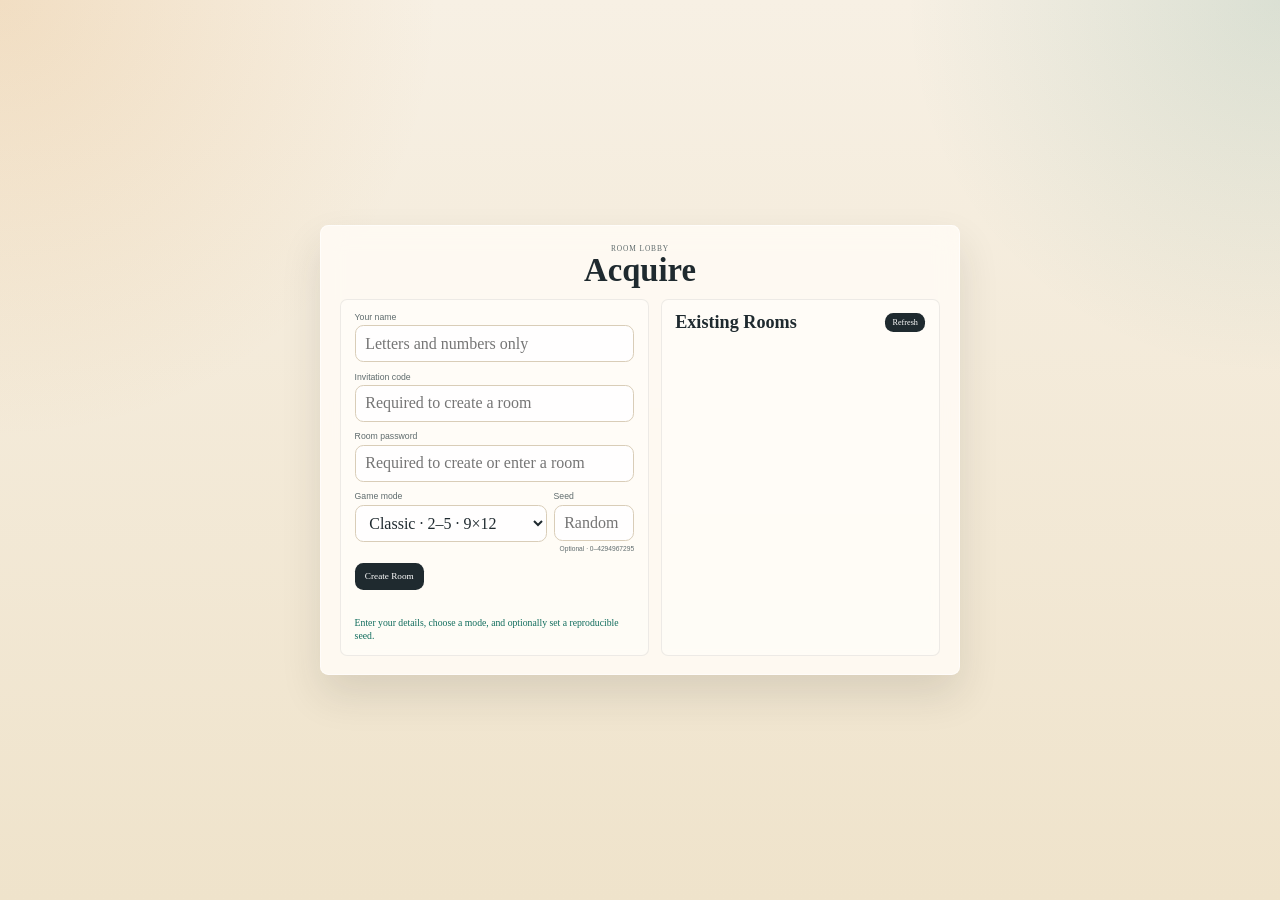
==== commit c8250234: "spectator features" ====
--- a/templates/index.html
+++ b/templates/index.html
@@ -31,19 +31,26 @@
               <input id="room-password" type="password" placeholder="Required to create or enter a room" maxlength="24">
             </div>
 
-            <div class="field-row">
-              <label for="game-mode">Game mode</label>
-              <select id="game-mode">
-                <option value="classic">Classic · 2–5 players · 9×12 board</option>
-                <option value="expanded">Expanded · 2–8 players · 11×14 board</option>
-              </select>
+            <div class="room-options-row">
+              <div class="field-row">
+                <label for="game-mode">Game mode</label>
+                <select id="game-mode">
+                  <option value="classic">Classic · 2–5 · 9×12</option>
+                  <option value="expanded">Expanded · 2–8 · 11×14</option>
+                </select>
+              </div>
+              <div class="field-row seed-field-row">
+                <label for="game-seed">Seed</label>
+                <input id="game-seed" inputmode="numeric" pattern="[0-9]*" maxlength="10" placeholder="Random" aria-describedby="seed-help">
+              </div>
             </div>
+            <span id="seed-help" class="seed-help">Optional · 0–4294967295</span>
 
             <div class="button-row room-create-row">
               <button id="create-room">Create Room</button>
             </div>
 
-            <p class="status" id="status">Enter your name, invitation code, room password, and game mode to create a room.</p>
+            <p class="status" id="status">Enter your details, choose a mode, and optionally set a reproducible seed.</p>
           </section>
 
           <section class="room-section room-details-panel">
--- a/static/style.css
+++ b/static/style.css
@@ -318,6 +318,24 @@
   align-items: stretch;
 }
 
+.room-options-row {
+  display: grid;
+  grid-template-columns: minmax(0, 1fr) minmax(5.8vw, 0.42fr);
+  gap: 0.55vw;
+}
+
+.seed-help {
+  margin-top: -0.52vw;
+  color: var(--muted);
+  font-family: "Trebuchet MS", "Gill Sans", sans-serif;
+  font-size: 0.52vw;
+  text-align: right;
+}
+
+.seed-field-row input {
+  min-width: 0;
+}
+
 .room-create-row {
   margin-top: 0.1vw;
   justify-content: flex-start;
@@ -594,6 +612,23 @@
   background: #c7ddf8;
 }
 
+.board-cell.spectator-player-tile-highlight {
+  z-index: 3;
+  background: #ffe69a;
+  border-color: #b66a00;
+  box-shadow:
+    inset 0 0 0 0.13vw #7a4300,
+    0 0 0 0.13vw rgba(255, 178, 36, 0.82),
+    0 0 0.72vw rgba(255, 155, 0, 0.92);
+  transform: scale(1.1);
+  animation: spectator-tile-pulse 0.72s ease-in-out infinite alternate;
+}
+
+@keyframes spectator-tile-pulse {
+  from { filter: brightness(1); }
+  to { filter: brightness(1.12); }
+}
+
 .board-cell.target-selected {
   outline: 0.16vw solid rgba(15, 108, 92, 0.5);
   outline-offset: -0.16vw;
@@ -831,6 +866,26 @@
 .spectator-player-tiles {
   display: grid;
   gap: 0.3vw;
+}
+
+.spectator-player-name-target {
+  cursor: crosshair;
+  border-radius: 0.24vw;
+  outline: none;
+}
+
+.spectator-player-name-target:hover,
+.spectator-player-name-target:focus-visible,
+.spectator-player-name-target.is-tile-hovered {
+  color: #9a5600;
+  background: #ffe69a;
+  box-shadow: 0 0 0 0.18vw rgba(255, 178, 36, 0.4);
+}
+
+.spectator-player-name {
+  width: max-content;
+  max-width: 100%;
+  padding: 0.1vw 0.22vw;
 }
 
 .spectator-tile-list {
@@ -1946,6 +2001,16 @@
     gap: 12px;
   }
 
+  .room-options-row {
+    grid-template-columns: minmax(0, 1fr) minmax(120px, 0.45fr);
+    gap: 8px;
+  }
+
+  .seed-help {
+    margin-top: -6px;
+    font-size: clamp(0.58rem, 1.8vw, 0.72rem);
+  }
+
   .room-section {
     padding: 14px;
     border-radius: 12px;
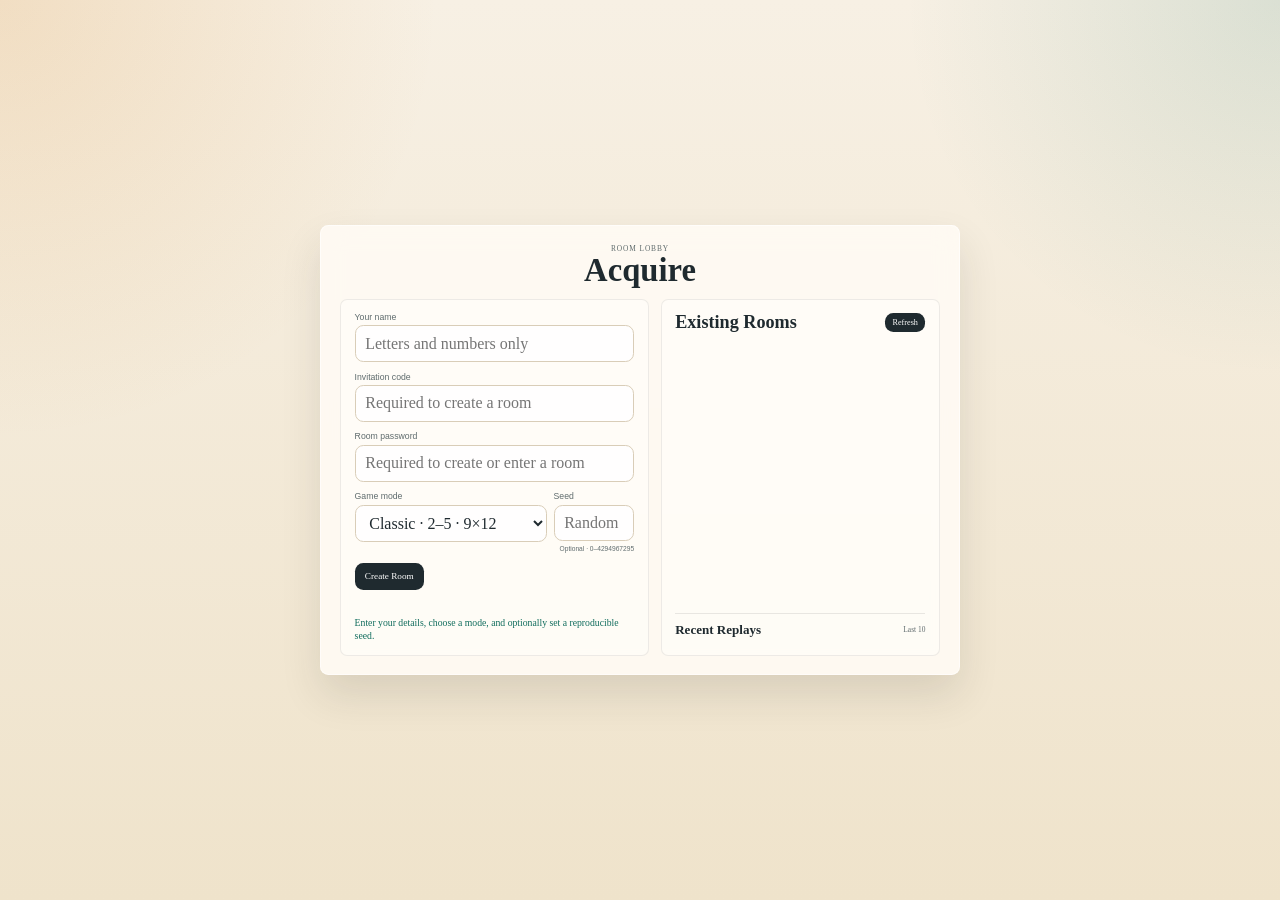
==== commit cf38c6a9: "replay added" ====
--- a/templates/index.html
+++ b/templates/index.html
@@ -61,6 +61,13 @@
               </div>
               <div id="available-rooms" class="available-rooms"></div>
             </div>
+            <div class="recent-replays-block">
+              <div class="recent-replays-header">
+                <h2>Recent Replays</h2>
+                <span class="recent-replays-limit">Last 10</span>
+              </div>
+              <div id="recent-replays" class="recent-replays"></div>
+            </div>
           </section>
         </div>
       </section>
--- a/static/style.css
+++ b/static/style.css
@@ -84,6 +84,66 @@
   text-align: center;
 }
 
+.replay-controls {
+  width: min(25vw, 430px);
+  margin: 0 auto 0.55vw;
+  padding: 0.38vw 0.48vw;
+  display: grid;
+  grid-template-columns: auto auto minmax(0, 1fr) auto;
+  align-items: center;
+  gap: 0.38vw;
+}
+
+.replay-controls[hidden] {
+  display: none;
+}
+
+.replay-lobby-link,
+.replay-arrow {
+  display: inline-grid;
+  min-width: 2.1vw;
+  min-height: 1.75vw;
+  place-items: center;
+  border-radius: 0.42vw;
+  background: var(--ink);
+  color: white;
+  font-size: 0.68vw;
+  font-weight: 800;
+  line-height: 1;
+  text-decoration: none;
+}
+
+.replay-lobby-link {
+  padding: 0.4vw 0.52vw;
+  font-size: 0.55vw;
+}
+
+.replay-arrow {
+  padding: 0.32vw;
+}
+
+.replay-progress {
+  display: grid;
+  min-width: 0;
+  gap: 0.05vw;
+  justify-items: center;
+  text-align: center;
+}
+
+.replay-progress strong {
+  color: var(--ink);
+  font-size: 0.62vw;
+}
+
+.replay-progress span {
+  max-width: 100%;
+  overflow: hidden;
+  color: var(--muted);
+  font-size: 0.52vw;
+  text-overflow: ellipsis;
+  white-space: nowrap;
+}
+
 .game-title-block {
   display: grid;
   justify-items: center;
@@ -472,7 +532,22 @@
   flex: 1;
 }
 
+.room-details-panel {
+  gap: 0.75vw;
+}
+
+.recent-replays-block {
+  display: flex;
+  flex: 0 0 auto;
+  min-height: 0;
+  max-height: 13vw;
+  flex-direction: column;
+  padding-top: 0.65vw;
+  border-top: 1px solid rgba(31, 42, 47, 0.1);
+}
+
 .available-rooms-header,
+.recent-replays-header,
 .available-room-summary,
 .available-room-actions {
   display: flex;
@@ -483,6 +558,15 @@
 
 .available-rooms-header h2 {
   font-size: 1.42vw;
+}
+
+.recent-replays-header h2 {
+  font-size: 1.02vw;
+}
+
+.recent-replays-limit {
+  color: var(--muted);
+  font-size: 0.58vw;
 }
 
 .available-rooms {
@@ -612,6 +696,54 @@
   background: #c7ddf8;
 }
 
+.recent-replays {
+  display: grid;
+  gap: 0.35vw;
+  margin-top: 0.4vw;
+  overflow-y: auto;
+}
+
+.recent-replay-card {
+  display: grid;
+  grid-template-columns: minmax(0, 1fr) auto;
+  align-items: center;
+  gap: 0.45vw;
+  padding: 0.42vw 0.5vw;
+  border: 1px solid rgba(31, 42, 47, 0.1);
+  border-radius: 0.42vw;
+  background: rgba(255, 255, 255, 0.5);
+}
+
+.recent-replay-summary {
+  display: grid;
+  min-width: 0;
+  gap: 0.08vw;
+  color: var(--muted);
+  font-size: 0.53vw;
+}
+
+.recent-replay-summary strong {
+  overflow: hidden;
+  color: var(--ink);
+  font-size: 0.66vw;
+  text-overflow: ellipsis;
+  white-space: nowrap;
+}
+
+.replay-open-button {
+  border-radius: 0.42vw;
+  padding: 0.3vw 0.48vw;
+  background: var(--ink);
+  color: white;
+  font-size: 0.56vw;
+  font-weight: 700;
+  text-decoration: none;
+}
+
+.replay-open-button:hover {
+  transform: translateY(-1px);
+}
+
 .board-cell.spectator-player-tile-highlight {
   z-index: 3;
   background: #ffe69a;
@@ -928,6 +1060,11 @@
   cursor: default;
   font-weight: 700;
   opacity: 0.72;
+}
+
+.replay-mode #copy-link-button,
+.replay-mode .spectator-presence {
+  display: none;
 }
 
 .game-leftbar {
@@ -2016,6 +2153,46 @@
     border-radius: 12px;
   }
 
+  .room-details-panel {
+    gap: 14px;
+  }
+
+  .recent-replays-block {
+    max-height: 300px;
+    padding-top: 12px;
+  }
+
+  .recent-replays-header h2 {
+    font-size: clamp(1rem, 3.5vw, 1.3rem);
+  }
+
+  .recent-replays-limit,
+  .recent-replay-summary,
+  .recent-replay-summary strong,
+  .replay-open-button {
+    font-size: clamp(0.68rem, 2vw, 0.84rem);
+  }
+
+  .recent-replays {
+    gap: 7px;
+    margin-top: 8px;
+  }
+
+  .recent-replay-card {
+    gap: 8px;
+    padding: 8px 9px;
+    border-radius: 9px;
+  }
+
+  .recent-replay-summary {
+    gap: 2px;
+  }
+
+  .replay-open-button {
+    border-radius: 8px;
+    padding: 7px 9px;
+  }
+
   .room-controls-panel label,
   .join-block label,
   .room-controls-panel .status,
@@ -2083,6 +2260,34 @@
     gap: 8px;
   }
 
+  .replay-controls {
+    width: min(100%, 430px);
+    margin-bottom: 10px;
+    padding: 7px 8px;
+    gap: 7px;
+  }
+
+  .replay-lobby-link,
+  .replay-arrow {
+    min-width: 38px;
+    min-height: 34px;
+    border-radius: 8px;
+    font-size: clamp(0.76rem, 2.4vw, 0.95rem);
+  }
+
+  .replay-lobby-link {
+    padding: 8px 9px;
+    font-size: clamp(0.68rem, 2vw, 0.82rem);
+  }
+
+  .replay-progress strong {
+    font-size: clamp(0.72rem, 2.2vw, 0.9rem);
+  }
+
+  .replay-progress span {
+    font-size: clamp(0.62rem, 1.9vw, 0.78rem);
+  }
+
   .action-prompt {
     min-width: 0;
     font-size: clamp(0.78rem, 3.2vw, 1.1rem);
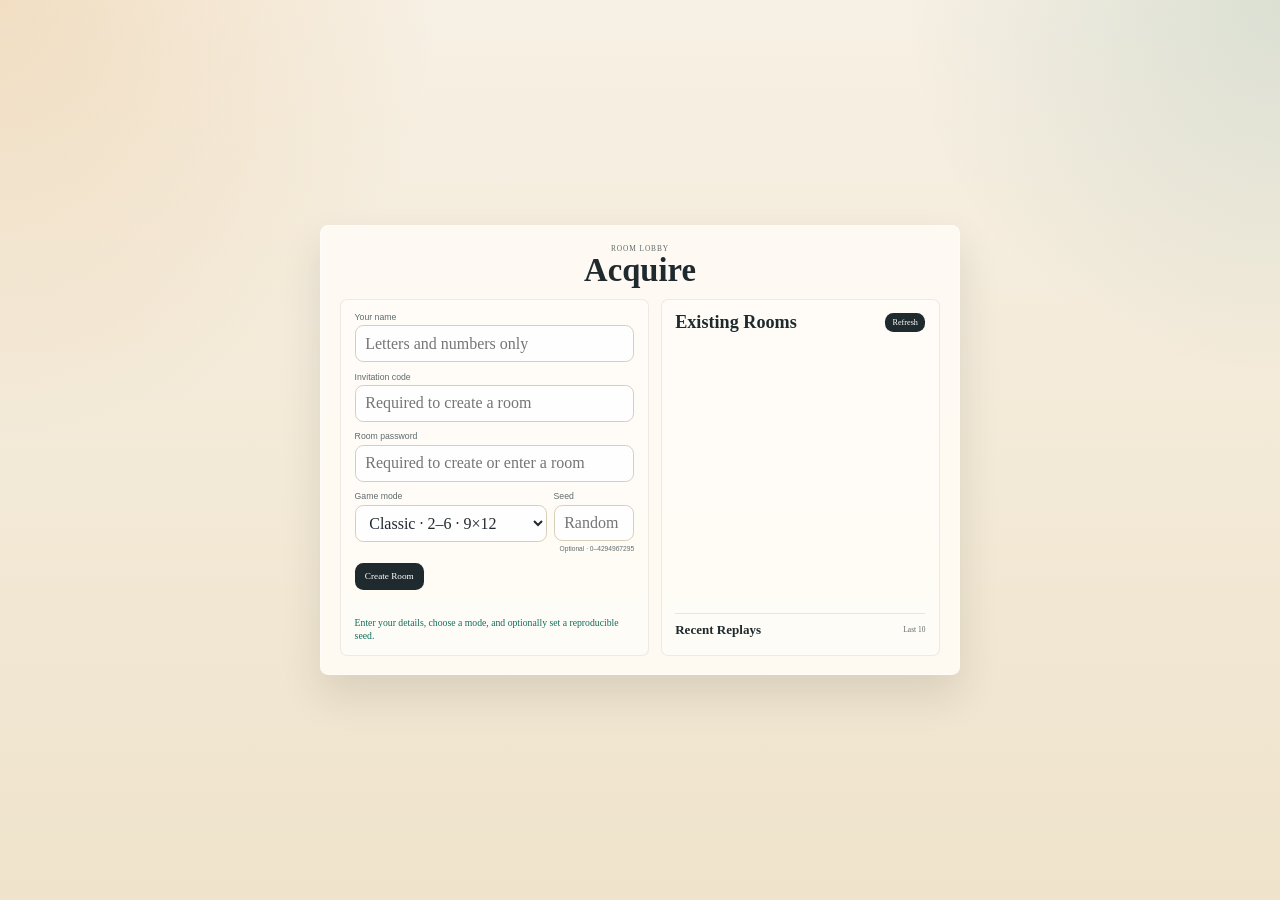
==== commit 5a881a83: "unlock player limit to 6" ====
--- a/templates/index.html
+++ b/templates/index.html
@@ -35,7 +35,7 @@
               <div class="field-row">
                 <label for="game-mode">Game mode</label>
                 <select id="game-mode">
-                  <option value="classic">Classic · 2–5 · 9×12</option>
+                  <option value="classic">Classic · 2–6 · 9×12</option>
                   <option value="expanded">Expanded · 2–8 · 11×14</option>
                 </select>
               </div>
--- a/static/style.css
+++ b/static/style.css
@@ -85,11 +85,11 @@
 }
 
 .replay-controls {
-  width: min(25vw, 430px);
+  width: min(34vw, 580px);
   margin: 0 auto 0.55vw;
   padding: 0.38vw 0.48vw;
   display: grid;
-  grid-template-columns: auto auto minmax(0, 1fr) auto;
+  grid-template-columns: auto auto minmax(0, 1fr) auto auto;
   align-items: center;
   gap: 0.38vw;
 }
@@ -99,7 +99,8 @@
 }
 
 .replay-lobby-link,
-.replay-arrow {
+.replay-arrow,
+.replay-restore {
   display: inline-grid;
   min-width: 2.1vw;
   min-height: 1.75vw;
@@ -120,6 +121,13 @@
 
 .replay-arrow {
   padding: 0.32vw;
+}
+
+.replay-restore {
+  min-width: 6.8vw;
+  padding: 0.4vw 0.58vw;
+  background: var(--accent);
+  font-size: 0.55vw;
 }
 
 .replay-progress {
@@ -2021,10 +2029,14 @@
   line-height: 1;
 }
 
+.bank-stock-availability {
+  font-size: 0.68vw;
+}
+
 .bank-stock-size {
   margin-top: 0.08vw;
   color: var(--muted);
-  font-size: 0.5vw;
+  font-size: 0.44vw;
   font-weight: 700;
 }
 
@@ -2106,6 +2118,102 @@
 
 .bank-row td {
   font-weight: 700;
+}
+
+.bank-row-label {
+  text-align: left !important;
+  line-height: 1;
+}
+
+.bank-row-label span {
+  display: block;
+}
+
+.bank-row-label span:last-child {
+  margin-top: 0.1vw;
+  color: var(--muted);
+  font-size: 0.48vw;
+  font-weight: 600;
+  text-transform: uppercase;
+  letter-spacing: 0.025em;
+}
+
+@media (min-width: 981px) {
+  body[data-game-mode="classic"] .holdings-panel {
+    padding-top: 0.55vw;
+    padding-bottom: 0.5vw;
+  }
+
+  body[data-game-mode="classic"] .holdings-header {
+    min-height: 1.1vw;
+  }
+
+  body[data-game-mode="classic"] .holdings-header h3 {
+    margin-top: 0.08vw;
+    font-size: 0.9vw;
+  }
+
+  body[data-game-mode="classic"] .holdings-table {
+    font-size: 0.82vw;
+    line-height: 1.1;
+  }
+
+  body[data-game-mode="classic"] .holdings-table th {
+    font-size: 0.62vw;
+  }
+
+  body[data-game-mode="classic"] .holdings-table th,
+  body[data-game-mode="classic"] .holdings-table td {
+    padding-top: 0.14vw;
+    padding-bottom: 0.14vw;
+  }
+
+  body[data-game-mode="classic"] .bank-stock-availability {
+    font-size: 0.62vw;
+  }
+
+  body[data-game-mode="classic"] .bank-stock-size,
+  body[data-game-mode="classic"] .bank-row-label span:last-child {
+    font-size: 0.42vw;
+  }
+
+  body[data-game-mode="expanded"] .holdings-panel {
+    padding-top: 0.45vw;
+    padding-bottom: 0.35vw;
+  }
+
+  body[data-game-mode="expanded"] .holdings-header {
+    min-height: 1vw;
+  }
+
+  body[data-game-mode="expanded"] .holdings-header h3 {
+    margin-top: 0;
+    font-size: 0.84vw;
+  }
+
+  body[data-game-mode="expanded"] .holdings-table {
+    font-size: 0.68vw;
+    line-height: 1.05;
+  }
+
+  body[data-game-mode="expanded"] .holdings-table th {
+    font-size: 0.56vw;
+  }
+
+  body[data-game-mode="expanded"] .holdings-table th,
+  body[data-game-mode="expanded"] .holdings-table td {
+    padding-top: 0.07vw;
+    padding-bottom: 0.07vw;
+  }
+
+  body[data-game-mode="expanded"] .bank-stock-availability {
+    font-size: 0.56vw;
+  }
+
+  body[data-game-mode="expanded"] .bank-stock-size,
+  body[data-game-mode="expanded"] .bank-row-label span:last-child {
+    font-size: 0.4vw;
+  }
 }
 
 .share-table th .legend-group {
@@ -2268,7 +2376,8 @@
   }
 
   .replay-lobby-link,
-  .replay-arrow {
+  .replay-arrow,
+  .replay-restore {
     min-width: 38px;
     min-height: 34px;
     border-radius: 8px;
@@ -2277,6 +2386,12 @@
 
   .replay-lobby-link {
     padding: 8px 9px;
+    font-size: clamp(0.68rem, 2vw, 0.82rem);
+  }
+
+  .replay-restore {
+    min-width: 118px;
+    padding: 8px 10px;
     font-size: clamp(0.68rem, 2vw, 0.82rem);
   }
 
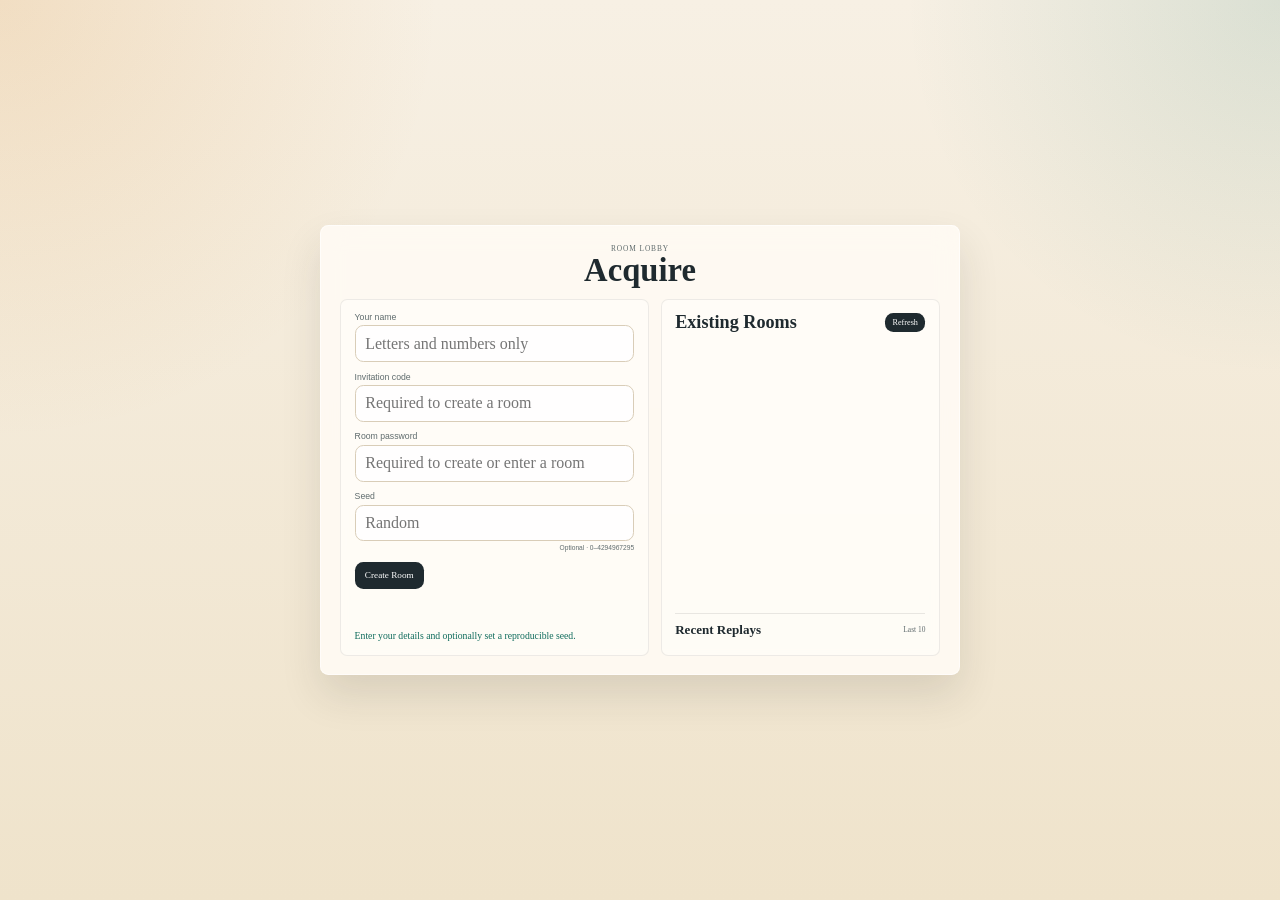
==== commit cd8e61be: "Remove expanded mode and simplify bank display" ====
--- a/templates/index.html
+++ b/templates/index.html
@@ -31,18 +31,9 @@
               <input id="room-password" type="password" placeholder="Required to create or enter a room" maxlength="24">
             </div>
 
-            <div class="room-options-row">
-              <div class="field-row">
-                <label for="game-mode">Game mode</label>
-                <select id="game-mode">
-                  <option value="classic">Classic · 2–6 · 9×12</option>
-                  <option value="expanded">Expanded · 2–8 · 11×14</option>
-                </select>
-              </div>
-              <div class="field-row seed-field-row">
-                <label for="game-seed">Seed</label>
-                <input id="game-seed" inputmode="numeric" pattern="[0-9]*" maxlength="10" placeholder="Random" aria-describedby="seed-help">
-              </div>
+            <div class="field-row seed-field-row">
+              <label for="game-seed">Seed</label>
+              <input id="game-seed" inputmode="numeric" pattern="[0-9]*" maxlength="10" placeholder="Random" aria-describedby="seed-help">
             </div>
             <span id="seed-help" class="seed-help">Optional · 0–4294967295</span>
 
@@ -50,7 +41,7 @@
               <button id="create-room">Create Room</button>
             </div>
 
-            <p class="status" id="status">Enter your details, choose a mode, and optionally set a reproducible seed.</p>
+            <p class="status" id="status">Enter your details and optionally set a reproducible seed.</p>
           </section>
 
           <section class="room-section room-details-panel">
--- a/static/style.css
+++ b/static/style.css
@@ -2177,43 +2177,6 @@
     font-size: 0.42vw;
   }
 
-  body[data-game-mode="expanded"] .holdings-panel {
-    padding-top: 0.45vw;
-    padding-bottom: 0.35vw;
-  }
-
-  body[data-game-mode="expanded"] .holdings-header {
-    min-height: 1vw;
-  }
-
-  body[data-game-mode="expanded"] .holdings-header h3 {
-    margin-top: 0;
-    font-size: 0.84vw;
-  }
-
-  body[data-game-mode="expanded"] .holdings-table {
-    font-size: 0.68vw;
-    line-height: 1.05;
-  }
-
-  body[data-game-mode="expanded"] .holdings-table th {
-    font-size: 0.56vw;
-  }
-
-  body[data-game-mode="expanded"] .holdings-table th,
-  body[data-game-mode="expanded"] .holdings-table td {
-    padding-top: 0.07vw;
-    padding-bottom: 0.07vw;
-  }
-
-  body[data-game-mode="expanded"] .bank-stock-availability {
-    font-size: 0.56vw;
-  }
-
-  body[data-game-mode="expanded"] .bank-stock-size,
-  body[data-game-mode="expanded"] .bank-row-label span:last-child {
-    font-size: 0.4vw;
-  }
 }
 
 .share-table th .legend-group {
